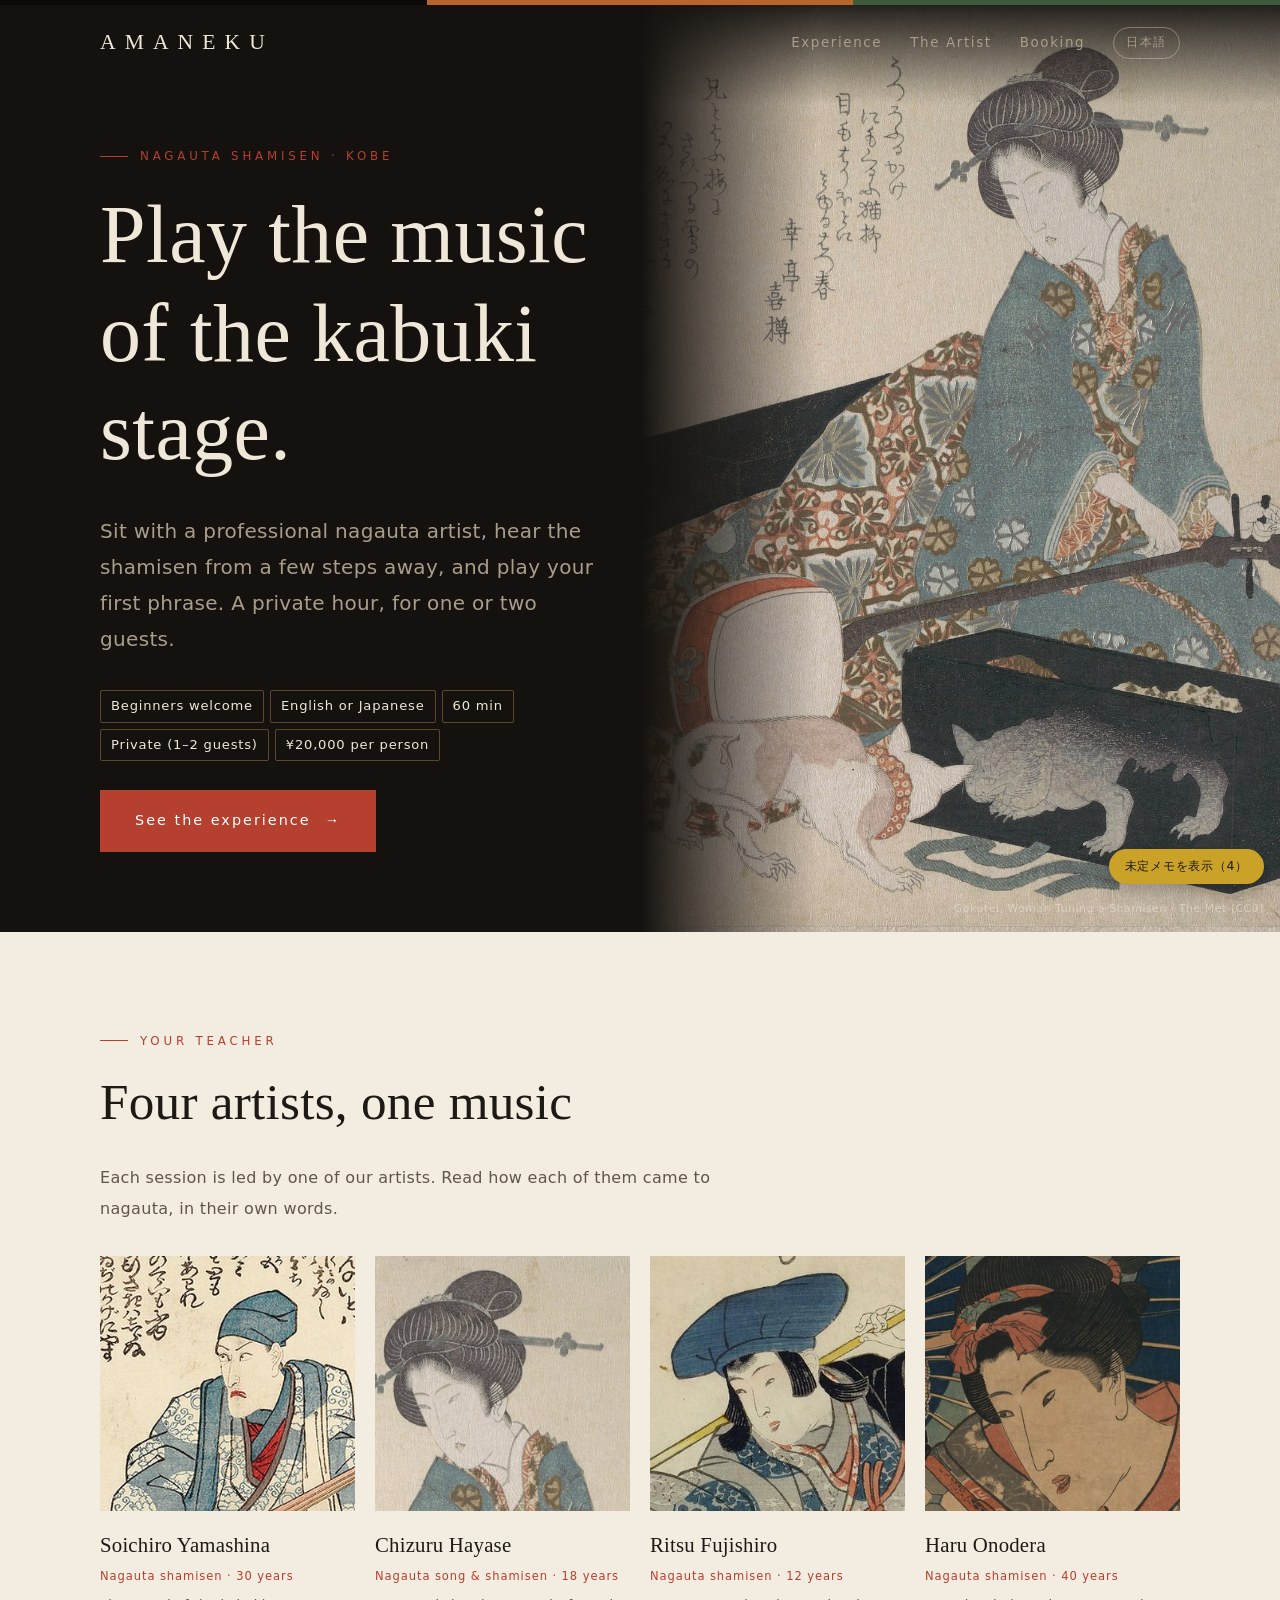
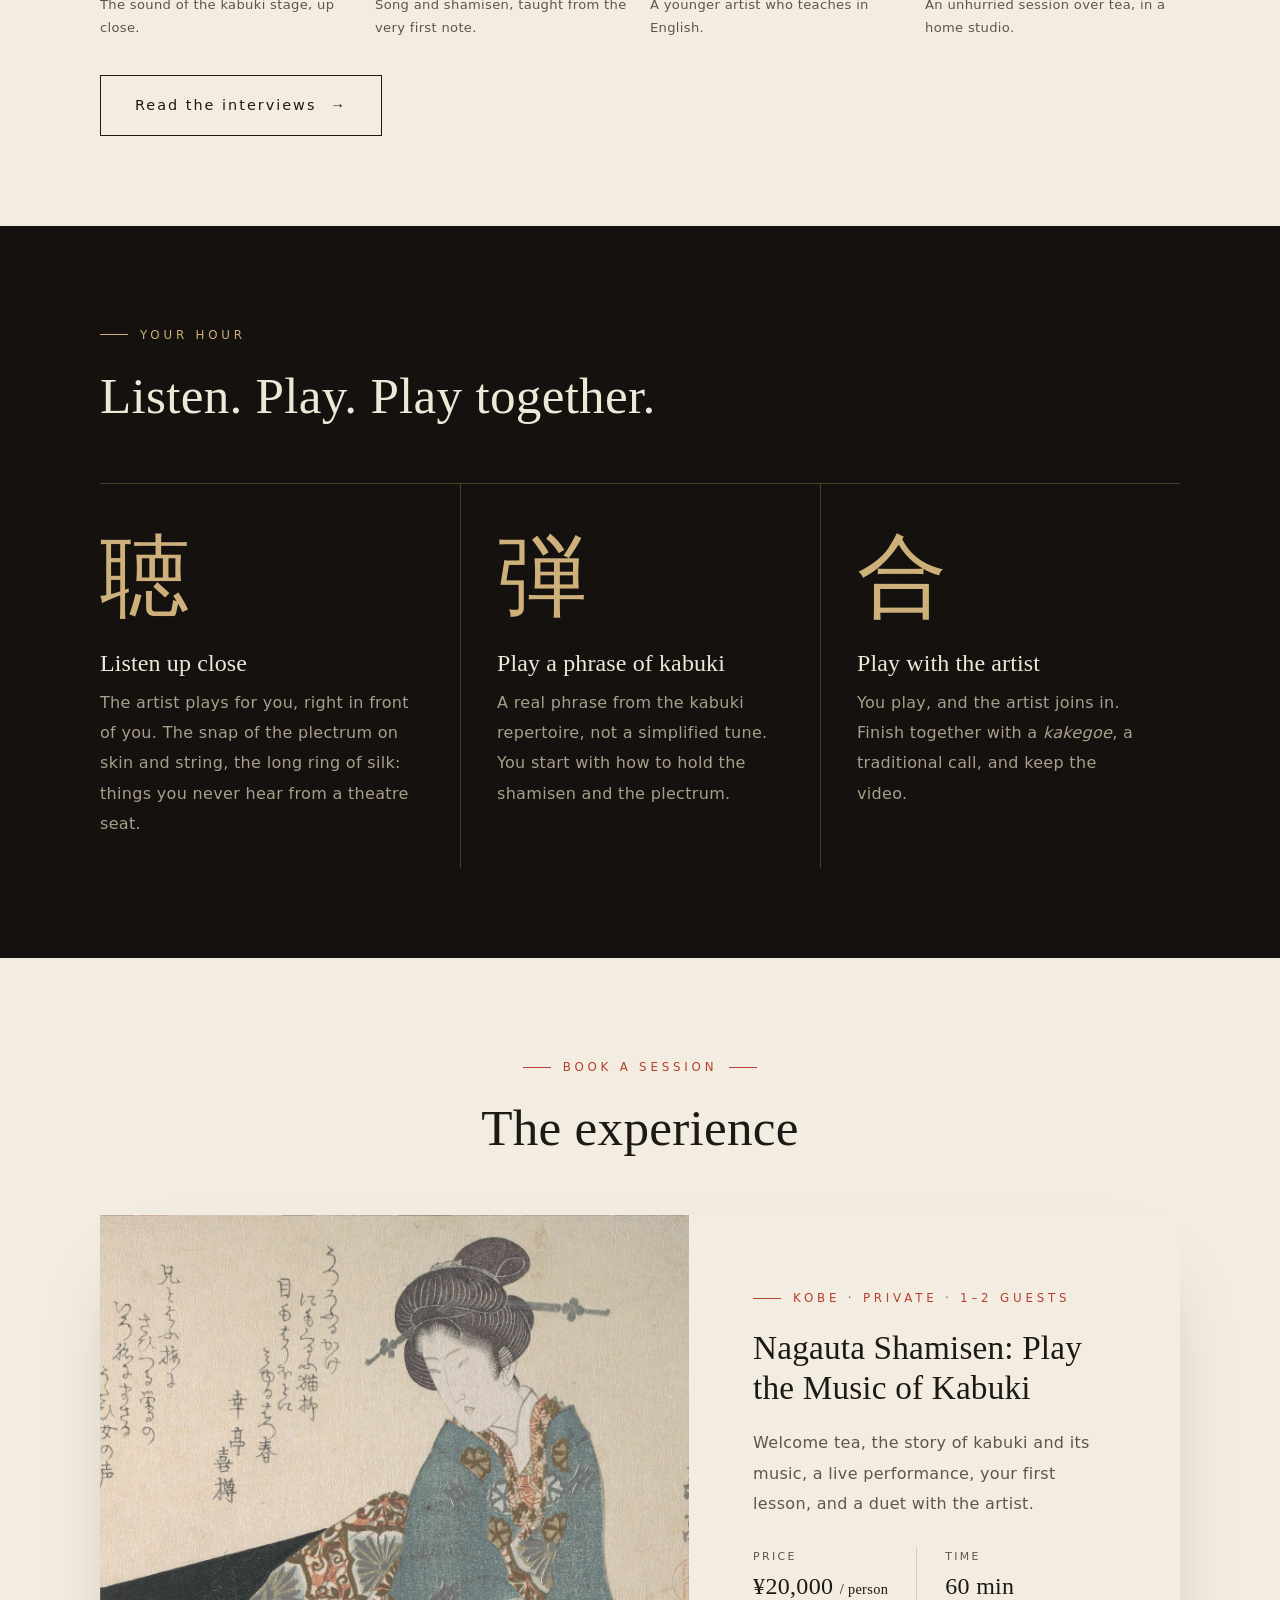
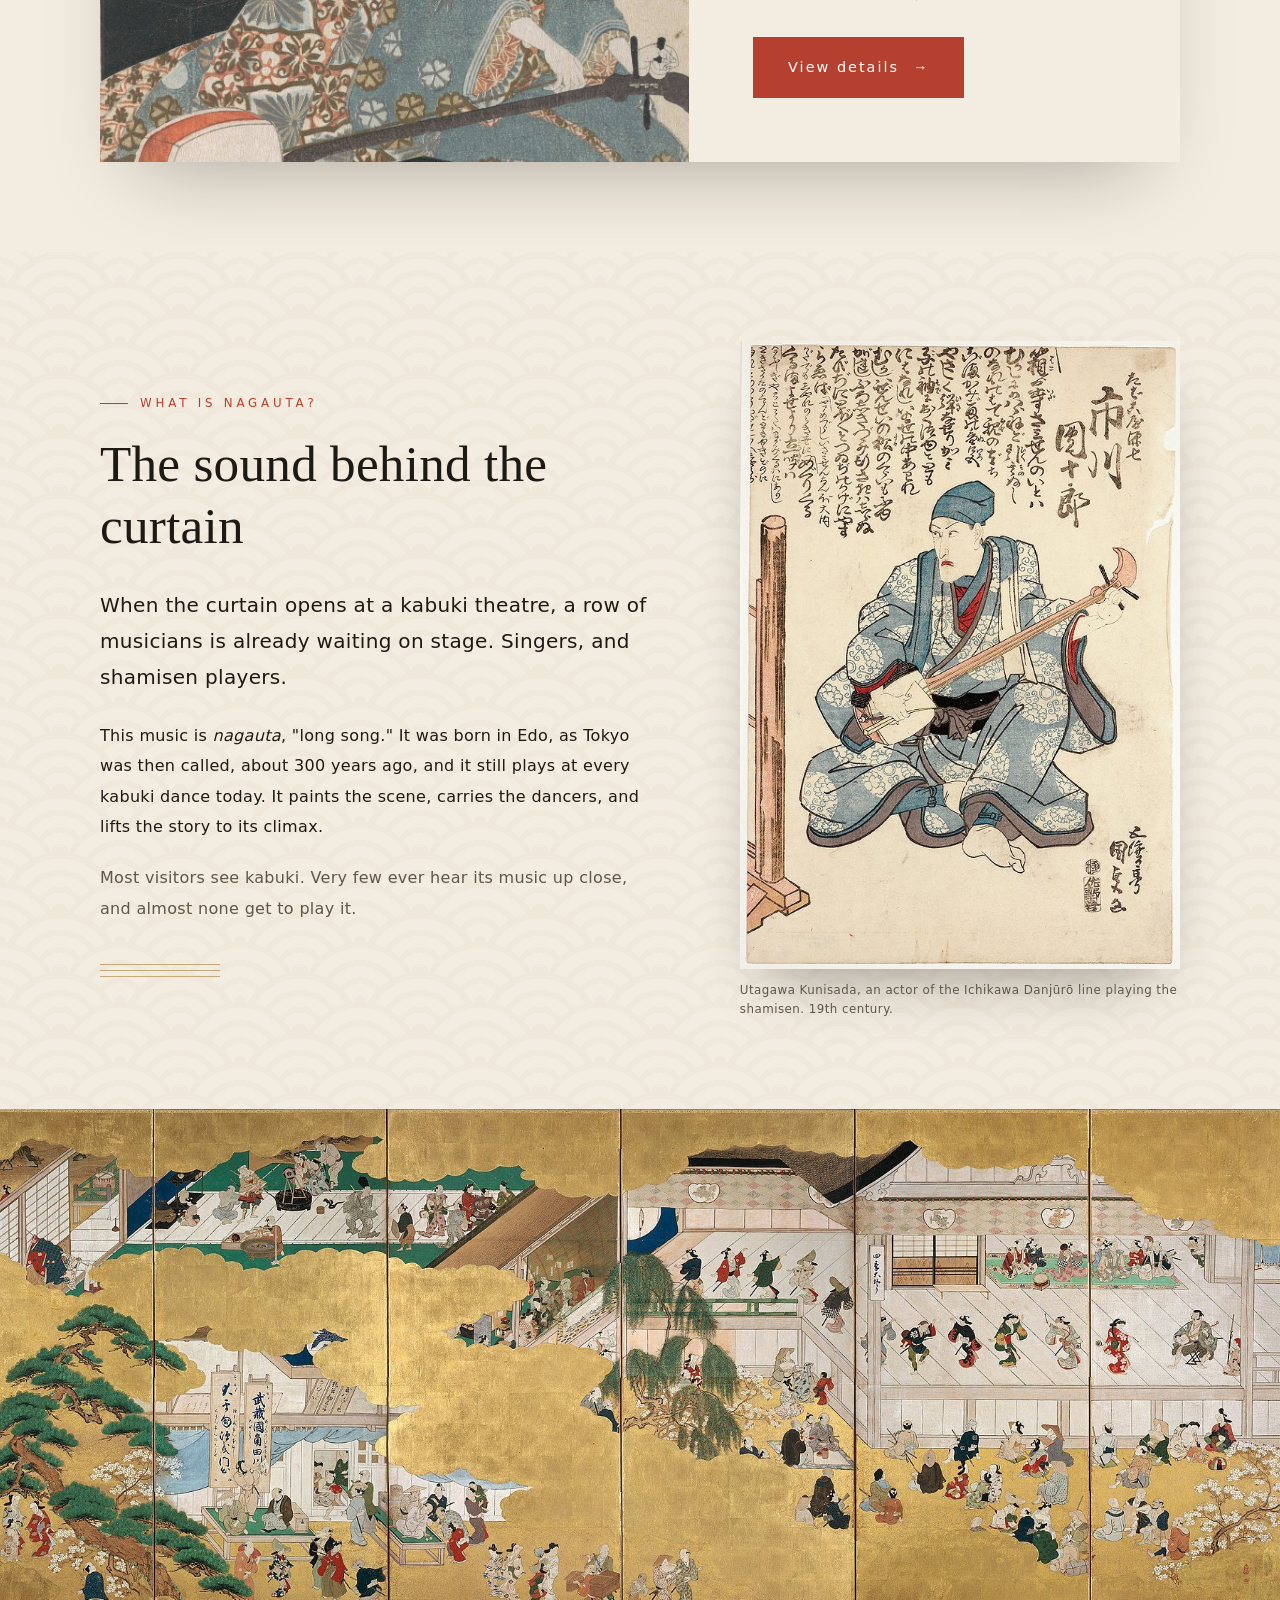
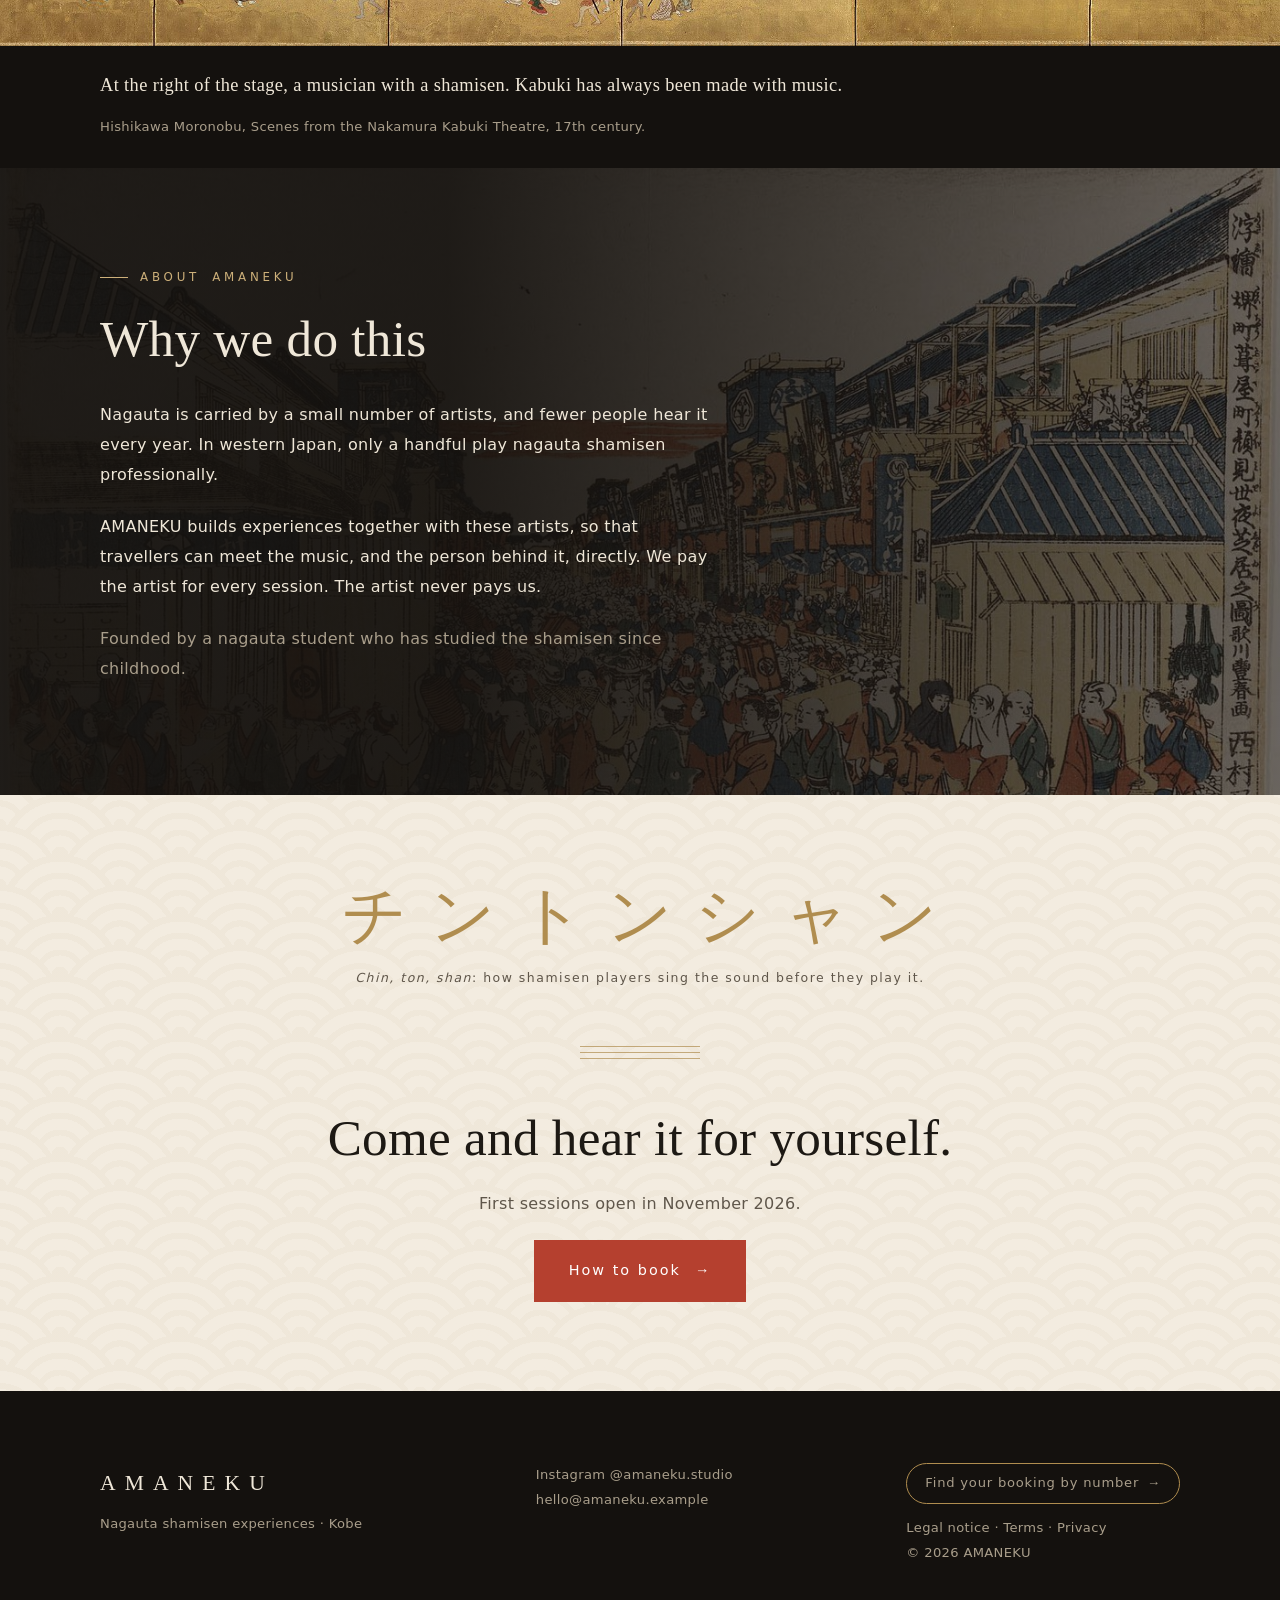
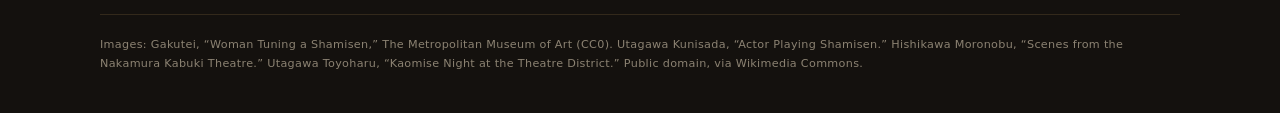
==== en/index.html @ 1f634c25 "予約カレンダーに体験の型・曲・演奏家のひとことを表示（演奏家ページで選んだもの） Co-Authored-By: Claude Opus 5.5 <noreply@anthropic.com>" ====
<!doctype html>
<html lang="en">
<head>
<meta charset="utf-8">
<meta http-equiv="Content-Security-Policy" content="default-src 'self'; script-src 'self' 'sha256-+g8NcLocS+J3GycqzifURA1tshLZYF4IOyKaIvs1fI8=' 'sha256-EjybbuHvVDgNgoO8zO6FQB5c3XlNjq50l2YYNhiYtuU='; style-src 'self' 'unsafe-inline' https://fonts.googleapis.com; font-src https://fonts.gstatic.com; img-src 'self' data: https://amanekustudio-dotcom.github.io https://enoiaitbavewiusniakv.supabase.co; connect-src https://enoiaitbavewiusniakv.supabase.co; form-action 'self'; base-uri 'self'; object-src 'none'">
<meta name="referrer" content="strict-origin-when-cross-origin">
<meta name="robots" content="noindex, nofollow">
<!-- 日本語ブラウザで英語版を開いたら、表示前に日本語版へ（自分でEnglishを選んだ人は除く） -->
<script>try{if(/^ja/i.test(navigator.language||"")&&localStorage.getItem("amaneku-lang")!=="en"){location.replace(location.href.replace("/en/","/ja/"))}}catch(e){}</script>
<meta name="viewport" content="width=device-width, initial-scale=1">
<title>AMANEKU — Nagauta Shamisen in Kobe</title>
<meta name="description" content="Play the music of the kabuki stage with your own hands. A private nagauta shamisen session with a professional artist in Kobe, for one or two guests.">
<link rel="preconnect" href="https://fonts.googleapis.com">
<link rel="preconnect" href="https://fonts.gstatic.com" crossorigin>
<link href="https://fonts.googleapis.com/css2?family=Cormorant+Garamond:ital,wght@0,400;0,500;1,400&family=Noto+Sans+JP:wght@400;500&family=Shippori+Mincho:wght@400;500&display=swap" rel="stylesheet">
<link rel="stylesheet" href="../assets/style.css?v=20261022a">
<script src="../assets/site.js?v=20261022a"></script>
</head>
<body>

<div class="joshiki" aria-hidden="true"><span></span><span></span><span></span></div>
<header class="site-header">
  <div class="wrap">
    <a class="logo" href="index.html" translate="no">AMANEKU</a>
    <nav class="nav">
      <a href="experience.html">Experience</a>
      <a href="artist.html">The Artist</a>
      <a href="booking.html">Booking</a>
      <a class="lang" href="../ja/index.html" hreflang="ja">日本語</a>
    </nav>
  </div>
</header>

<main>
  <section class="hero">
    <div class="hero-text">
      <span class="eyebrow">Nagauta Shamisen · Kobe</span>
      <h1>Play the music<br>of the kabuki stage.</h1>
      <p class="lead">Sit with a professional nagauta artist, hear the shamisen from a few steps away, and play your first phrase. A private hour, for one or two guests.</p>
      <ul class="keyfacts"><li>Beginners welcome</li><li>English or Japanese</li><li>60 min</li><li>Private (1–2 guests)</li><li>¥20,000 per person</li></ul>
      <div><a class="btn" href="experience.html">See the experience</a></div>
    </div>
    <div class="hero-img">
      <img src="../assets/img/shamisen-tuning.jpg" alt="Woodblock print of a woman in a patterned kimono tuning a shamisen">
      <div class="credit">Gakutei, Woman Tuning a Shamisen · The Met (CC0)</div>
    </div>
  </section>

  <section>
    <div class="wrap">
      <span class="eyebrow">Your teacher</span>
      <h2>Four artists, one music</h2>
      <p class="muted" style="max-width:40em">Each session is led by one of our artists. Read how each of them came to nagauta, in their own words.</p>
      <div class="artists tbd" data-note="演奏家4人とインタビューはダミー（架空の人物）。写真も浮世絵の仮置き">
        <a class="artist-card" href="artist.html#artist-a">
          <img src="../assets/img/sample-artist-a.jpg" alt="">
          <span class="nm">Soichiro Yamashina</span>
          <span class="yr">Nagauta shamisen · 30 years</span>
          <span class="ln">The sound of the kabuki stage, up close.</span>
        </a>
        <a class="artist-card" href="artist.html#artist-b">
          <img src="../assets/img/sample-artist-b.jpg" alt="">
          <span class="nm">Chizuru Hayase</span>
          <span class="yr">Nagauta song & shamisen · 18 years</span>
          <span class="ln">Song and shamisen, taught from the very first note.</span>
        </a>
        <a class="artist-card" href="artist.html#artist-c">
          <img src="../assets/img/sample-artist-c.jpg" alt="">
          <span class="nm">Ritsu Fujishiro</span>
          <span class="yr">Nagauta shamisen · 12 years</span>
          <span class="ln">A younger artist who teaches in English.</span>
        </a>
        <a class="artist-card" href="artist.html#artist-d">
          <img src="../assets/img/sample-artist-d.jpg" alt="">
          <span class="nm">Haru Onodera</span>
          <span class="yr">Nagauta shamisen · 40 years</span>
          <span class="ln">An unhurried session over tea, in a home studio.</span>
        </a>
      </div>
      <a class="btn ghost" href="artist.html">Read the interviews</a>
    </div>
  </section>

  <section class="dark">
    <div class="wrap">
      <span class="eyebrow">Your hour</span>
      <h2 style="max-width:16em">Listen. Play. Play together.</h2>
      <div class="verbs" style="margin-top:56px">
        <div class="verb">
          <span class="kanji">聴</span>
          <h3>Listen up close</h3>
          <p class="muted">The artist plays for you, right in front of you. The snap of the plectrum on skin and string, the long ring of silk: things you never hear from a theatre seat.</p>
        </div>
        <div class="verb">
          <span class="kanji">弾</span>
          <h3>Play a phrase of kabuki</h3>
          <p class="muted">A real phrase from the kabuki repertoire, not a simplified tune. You start with how to hold the shamisen and the plectrum.</p>
        </div>
        <div class="verb">
          <span class="kanji">合</span>
          <h3>Play with the artist</h3>
          <p class="muted">You play, and the artist joins in. Finish together with a <em>kakegoe</em>, a traditional call, and keep the video.</p>
        </div>
      </div>
    </div>
  </section>

  <section class="band">
    <div class="wrap">
      <div class="center" style="margin-bottom:56px">
        <span class="eyebrow">Book a session</span>
        <h2>The experience</h2>
      </div>
      <a class="exp" href="experience.html">
        <div class="img" style="background-image:url(../assets/img/shamisen-tuning-wide.jpg);background-position:65% 60%" role="img" aria-label="Detail of a woodblock print: hands tuning a shamisen"></div>
        <div class="body">
          <span class="eyebrow">Kobe · Private · 1–2 guests</span>
          <h3>Nagauta Shamisen: Play the Music of Kabuki</h3>
          <p class="muted">Welcome tea, the story of kabuki and its music, a live performance, your first lesson, and a duet with the artist.</p>
          <dl class="facts two">
            <div><dt>Price</dt><dd>¥20,000 <small style="font-size:.6em">/ person</small></dd></div>
            <div><dt>Time</dt><dd>60 min</dd></div>
          </dl>
          <span class="btn">View details</span>
        </div>
      </a>
    </div>
  </section>

  <section class="seigaiha">
    <div class="wrap split wide-left">
      <div>
        <span class="eyebrow">What is nagauta?</span>
        <h2>The sound behind the curtain</h2>
        <p class="lead">When the curtain opens at a kabuki theatre, a row of musicians is already waiting on stage. Singers, and shamisen players.</p>
        <p>This music is <em>nagauta</em>, "long song." It was born in Edo, as Tokyo was then called, about 300 years ago, and it still plays at every kabuki dance today. It paints the scene, carries the dancers, and lifts the story to its climax.</p>
        <p class="muted">Most visitors see kabuki. Very few ever hear its music up close, and almost none get to play it.</p>
        <div class="ito short" style="margin-top:40px"></div>
      </div>
      <figure class="print">
        <img src="../assets/img/danjuro-shamisen.jpg" alt="Woodblock print of a kabuki actor seated, playing the shamisen">
        <figcaption>Utagawa Kunisada, an actor of the Ichikawa Danjūrō line playing the shamisen. 19th century.</figcaption>
      </figure>
    </div>
  </section>

  <section class="screen">
    <img src="../assets/img/nakamuraza-screen.jpg" alt="Gold-leaf folding screen showing the Nakamura kabuki theatre, with dancers on stage and musicians seated at the right">
    <div class="wrap cap">
      <strong>At the right of the stage, a musician with a shamisen. Kabuki has always been made with music.</strong>
      <span>Hishikawa Moronobu, Scenes from the Nakamura Kabuki Theatre, 17th century.</span>
    </div>
  </section>

  <section class="about" style="background-image:url(../assets/img/shibai-machi.jpg)">
    <div class="wrap">
      <div style="max-width:620px">
        <span class="eyebrow" style="color:var(--kin-soft)">About <span translate="no">AMANEKU</span></span>
        <h2>Why we do this</h2>
        <p>Nagauta is carried by a small number of artists, and fewer people hear it every year. In western Japan, only a handful play nagauta shamisen professionally.</p>
        <p><span translate="no">AMANEKU</span> builds experiences together with these artists, so that travellers can meet the music, and the person behind it, directly. We pay the artist for every session. The artist never pays us.</p>
        <p class="muted tbd" data-note="運営者の紹介（顔写真＋名前＋一言）。師匠の名前を出す場合は、ご本人の了承を取ってから">Founded by a nagauta student who has studied the shamisen since childhood.</p>
      </div>
    </div>
  </section>

  <section class="cta seigaiha">
    <div class="wrap narrow">
      <p class="kuchi" lang="ja">チントンシャン</p>
      <p class="kuchi-note"><em>Chin, ton, shan</em>: how shamisen players sing the sound before they play it.</p>
      <div class="ito short" style="margin-bottom:48px"></div>
      <h2>Come and hear it for yourself.</h2>
      <p class="muted tbd" data-note="次回の開催日（例：2026年11月の公開枠）">First sessions open in November 2026.</p>
      <a class="btn" href="booking.html">How to book</a>
    </div>
  </section>
</main>

<footer class="site-footer">
  <div class="wrap">
    <div class="top">
      <div>
        <a class="logo" href="index.html" translate="no">AMANEKU</a>
        <div>Nagauta shamisen experiences · Kobe</div>
      </div>
      <div>
        <a href="https://www.instagram.com/amaneku.studio/">Instagram @amaneku.studio</a><br>
        <span class="tbd" data-note="連絡先メールアドレス">hello@amaneku.example</span>
      </div>
      <div>
        <a class="foot-lookup" href="lookup.html">Find your booking by number</a><br><a href="legal.html#tokushoho">Legal notice</a> · <a href="legal.html#terms">Terms</a> · <a href="legal.html#privacy">Privacy</a><br>
        © 2026 <span translate="no">AMANEKU</span>
      </div>
    </div>
    <div class="credits">Images: Gakutei, “Woman Tuning a Shamisen,” The Metropolitan Museum of Art (CC0). Utagawa Kunisada, “Actor Playing Shamisen.” Hishikawa Moronobu, “Scenes from the Nakamura Kabuki Theatre.” Utagawa Toyoharu, “Kaomise Night at the Theatre District.” Public domain, via Wikimedia Commons.</div>
  </div>
</footer>

</body>
</html>
---- assets/style.css ----
/* AMANEKU — 共通スタイル v2
   主役は音楽（長唄・三味線）。墨・和紙・金・朱の4色。
   区切りは三味線の三本の糸、帯は歌舞伎の定式幕（黒・柿・萌葱）。 */

:root {
  --sumi: #14110e;        /* 墨 */
  --sumi-2: #1e1a15;
  --washi: #f3ece0;       /* 和紙 */
  --washi-2: #ebe2d2;
  --kin: #b08d4f;         /* 金 */
  --kin-soft: #cdb07a;
  --shu: #b5402f;         /* 朱 */
  --kaki: #b8652d;
  --moegi: #3f5a3a;

  --ink: #1d1914;
  --ink-soft: #5f564a;
  --line: #d6cbb7;
  --on-dark: #efe7d8;
  --on-dark-soft: #a99e8b;

  --serif-en: "Cormorant Garamond", "Shippori Mincho", serif;
  --serif-ja: "Shippori Mincho", "Yu Mincho", serif;
  --sans: "Noto Sans JP", system-ui, sans-serif;

  --wrap: 1160px;
  --gutter: 16px;
}

/* ダークモードでも和紙の面は少し沈めるだけ（墨の面はそのまま） */
@media (prefers-color-scheme: dark) {
  :root:not([data-theme="light"]) {
    --washi: #1c1915; --washi-2: #23201b;
    --ink: #ece4d4; --ink-soft: #b3a894; --line: #3a342b;
  }
}
:root[data-theme="dark"] {
  --washi: #1c1915; --washi-2: #23201b;
  --ink: #ece4d4; --ink-soft: #b3a894; --line: #3a342b;
}

* { box-sizing: border-box; }
html { -webkit-text-size-adjust: 100%; scroll-behavior: smooth; }
body {
  margin: 0;
  background: var(--washi);
  color: var(--ink);
  font-family: var(--sans);
  font-size: 16px;
  line-height: 1.9;
  letter-spacing: .02em;
  overflow-x: hidden;
}
html[lang="ja"] body { line-height: 2.05; letter-spacing: .06em; font-size: 15.5px; }
img { max-width: 100%; display: block; }
a { color: inherit; }

h1, h2, h3, .serif { font-family: var(--serif-en); font-weight: 500; line-height: 1.2; letter-spacing: .005em; margin: 0; }
html[lang="ja"] h1, html[lang="ja"] h2, html[lang="ja"] h3, html[lang="ja"] .serif { font-family: var(--serif-ja); letter-spacing: .1em; line-height: 1.5; }
h1 { font-size: clamp(2.6rem, 6.4vw, 5.2rem); }
html[lang="ja"] h1 { font-size: clamp(2rem, 4.6vw, 3.6rem); }
h2 { font-size: clamp(2rem, 4vw, 3.2rem); margin-bottom: .6em; }
html[lang="ja"] h2 { font-size: clamp(1.5rem, 2.8vw, 2.2rem); }
h3 { font-size: 1.5rem; margin-bottom: .4em; }
html[lang="ja"] h3 { font-size: 1.2rem; }
p { margin: 0 0 1.3em; }
em { font-style: italic; }

.wrap { max-width: var(--wrap); margin: 0 auto; padding: 0 var(--gutter); }
@media (min-width: 720px) { .wrap { padding: 0 40px; } }
.narrow { max-width: 760px; }
.center { text-align: center; }
.muted { color: var(--ink-soft); }
section { padding: clamp(56px, 7vw, 96px) 0; position: relative; }

.eyebrow {
  display: inline-flex; align-items: center; gap: 12px;
  font-size: .74rem; letter-spacing: .32em; text-transform: uppercase;
  color: var(--shu); margin-bottom: 1.6em; font-weight: 500;
}
.eyebrow::before { content: ""; width: 28px; height: 1px; background: currentColor; }
.center .eyebrow::after { content: ""; width: 28px; height: 1px; background: currentColor; }
.lead { font-size: clamp(1.05rem, 1.6vw, 1.25rem); line-height: 1.8; }

/* ---------- 面 ---------- */
.dark { background: var(--sumi); color: var(--on-dark); }
.dark .muted { color: var(--on-dark-soft); }
.dark .eyebrow { color: var(--kin-soft); }

/* 青海波（Lea Verouのパターンを和紙の色で） */
.seigaiha {
  --a: var(--washi); --b: var(--washi-2);
  background-color: var(--a);
  background-image:
    radial-gradient(circle at 100% 150%, var(--a) 24%, var(--b) 24%, var(--b) 28%, var(--a) 28%, var(--a) 36%, var(--b) 36%, var(--b) 40%, transparent 40%, transparent),
    radial-gradient(circle at 0 150%, var(--a) 24%, var(--b) 24%, var(--b) 28%, var(--a) 28%, var(--a) 36%, var(--b) 36%, var(--b) 40%, transparent 40%, transparent),
    radial-gradient(circle at 50% 100%, var(--b) 10%, var(--a) 10%, var(--a) 23%, var(--b) 23%, var(--b) 30%, var(--a) 30%, var(--a) 43%, var(--b) 43%, var(--b) 50%, var(--a) 50%, var(--a) 63%, var(--b) 63%, var(--b) 71%, transparent 71%, transparent),
    radial-gradient(circle at 100% 50%, var(--b) 5%, var(--a) 5%, var(--a) 15%, var(--b) 15%, var(--b) 20%, var(--a) 20%, var(--a) 29%, var(--b) 29%, var(--b) 34%, var(--a) 34%, var(--a) 44%, var(--b) 44%, var(--b) 49%, transparent 49%, transparent),
    radial-gradient(circle at 0 50%, var(--b) 5%, var(--a) 5%, var(--a) 15%, var(--b) 15%, var(--b) 20%, var(--a) 20%, var(--a) 29%, var(--b) 29%, var(--b) 34%, var(--a) 34%, var(--a) 44%, var(--b) 44%, var(--b) 49%, transparent 49%, transparent);
  background-size: 120px 60px;
}
.dark.seigaiha { --a: var(--sumi); --b: #1b1712; }

/* 三本の糸（区切り線） */
.ito { height: 13px; background:
  linear-gradient(var(--kin), var(--kin)) 0 0 / 100% 1px no-repeat,
  linear-gradient(var(--kin), var(--kin)) 0 6px / 100% 1px no-repeat,
  linear-gradient(var(--kin), var(--kin)) 0 12px / 100% 1px no-repeat;
  opacity: .7; }
.ito.short { width: 120px; }
.center .ito.short { margin-left: auto; margin-right: auto; }

/* 定式幕の帯 */
.joshiki { display: flex; height: 5px; }
.joshiki span { flex: 1; }
.joshiki span:nth-child(1) { background: #0b0a08; }
.joshiki span:nth-child(2) { background: var(--kaki); }
.joshiki span:nth-child(3) { background: var(--moegi); }

/* ---------- ヘッダー ---------- */
.site-header { position: absolute; top: 5px; left: 0; right: 0; z-index: 30; color: var(--on-dark); background: linear-gradient(rgba(20,17,14,.9), rgba(20,17,14,0)); padding-bottom: 24px; }
.site-header.solid { position: sticky; top: 0; background: var(--sumi); }
.site-header .wrap { display: flex; align-items: center; justify-content: space-between; gap: 16px; min-height: 76px; flex-wrap: wrap; }
.logo { font-family: var(--serif-en); font-size: 1.35rem; letter-spacing: .42em; text-decoration: none; font-weight: 500; }
.nav { display: flex; gap: 28px; align-items: center; font-size: .84rem; letter-spacing: .12em; flex-wrap: wrap; }
.nav a { text-decoration: none; color: var(--on-dark-soft); transition: color .2s; }
.nav a:hover, .nav a[aria-current="page"] { color: var(--on-dark); }
.nav .lang { border: 1px solid rgba(239,231,216,.35); padding: 3px 12px; border-radius: 99px; font-size: .76rem; }
@media (max-width: 640px) {
  .site-header { background: var(--sumi); padding-bottom: 0; }
  .site-header .wrap { padding-top: 10px; padding-bottom: 10px; min-height: 0; }
  .nav { gap: 16px; font-size: .78rem; letter-spacing: .06em; width: 100%; justify-content: space-between; }
}

/* ---------- ボタン ---------- */
.btn {
  display: inline-flex; align-items: center; gap: 14px;
  background: var(--shu); color: #fff; text-decoration: none;
  padding: 16px 34px; font-size: .9rem; letter-spacing: .14em;
  border: 1px solid var(--shu); transition: background .2s, color .2s;
}
.btn::after { content: "→"; font-family: var(--serif-en); }
.btn:hover { background: #9d3626; }
.btn.ghost { background: transparent; color: inherit; border-color: currentColor; }
.btn.ghost:hover { background: rgba(176,141,79,.12); }
.btn.gold { background: transparent; color: var(--kin-soft); border-color: var(--kin); }
.btn[aria-disabled="true"] { opacity: .45; pointer-events: none; }

/* ---------- ヒーロー（トップ） ---------- */
.hero {
  min-height: min(100vh, 920px); min-height: min(100svh, 920px);
  padding: 0; display: grid; grid-template-columns: 1fr 1fr; align-items: stretch;
  background: var(--sumi); color: var(--on-dark); overflow: hidden;
}
.hero-text { display: flex; flex-direction: column; justify-content: center; padding: 140px 40px 80px max(40px, calc((100vw - var(--wrap)) / 2 + 40px)); position: relative; z-index: 2; }
.hero-text .lead { color: var(--on-dark-soft); max-width: 30em; margin: 1.6em 0 2.4em; }
.hero-img { position: relative; }
.hero-img img { position: absolute; inset: 0; width: 100%; height: 100%; object-fit: cover; object-position: 60% 40%;
  -webkit-mask-image: linear-gradient(to right, transparent 0, #000 28%); mask-image: linear-gradient(to right, transparent 0, #000 28%); opacity: .92; }
/* 口三味線（チン・トン・シャン） */
.kuchi { font-family: var(--serif-ja); color: var(--kin); font-size: clamp(2.4rem, 6vw, 4.6rem); letter-spacing: .5em; line-height: 1; margin: 0 0 18px .5em; }
.kuchi-note { font-size: .78rem; letter-spacing: .12em; color: var(--ink-soft); margin-bottom: 56px; }
.credit { position: absolute; z-index: 3; right: 16px; bottom: 12px; font-size: .68rem; color: rgba(239,231,216,.55); letter-spacing: .05em; }
@media (max-width: 860px) {
  .hero { grid-template-columns: 1fr; grid-template-rows: 58vh auto; }
  .hero-img { order: -1; }
  .hero-img img { -webkit-mask-image: linear-gradient(to bottom, #000 55%, transparent 100%); mask-image: linear-gradient(to bottom, #000 55%, transparent 100%); }
  .hero-text { padding: 0 var(--gutter) 72px; margin-top: -60px; }
  .kuchi { top: 34vh; }
}

/* ページ見出し（下層ページ） */
.page-head { background: var(--sumi); color: var(--on-dark); padding: 180px 0 96px; position: relative; overflow: hidden; }
.page-head .lead { color: var(--on-dark-soft); max-width: 36em; margin-top: 1.4em; }
.page-head .bg { position: absolute; inset: 0; background-size: cover; background-position: center; opacity: .28; }
.page-head .bg::after { content: ""; position: absolute; inset: 0; background: linear-gradient(to right, var(--sumi) 30%, transparent); }
.page-head .wrap { position: relative; }

/* ---------- 汎用レイアウト ---------- */
.split { display: grid; grid-template-columns: 1fr 1fr; gap: clamp(40px, 7vw, 110px); align-items: center; }
.split.wide-left { grid-template-columns: 1.25fr 1fr; }
@media (max-width: 860px) { .split, .split.wide-left { grid-template-columns: 1fr; } }

figure { margin: 0; }
figure.print img { width: 100%; box-shadow: 0 30px 60px -30px rgba(20,17,14,.45); }
figure figcaption { font-size: .74rem; color: var(--ink-soft); margin-top: 12px; letter-spacing: .04em; line-height: 1.6; }
.dark figure figcaption { color: var(--on-dark-soft); }

/* 聴く・弾く・合わせる */
.verbs { display: grid; grid-template-columns: repeat(3, 1fr); gap: 0; border-top: 1px solid rgba(176,141,79,.35); }
.verb { padding: 48px 36px 8px 0; }
.verb + .verb { padding-left: 36px; border-left: 1px solid rgba(176,141,79,.35); }
.verb .kanji { font-family: var(--serif-ja); font-size: clamp(3.6rem, 7vw, 6rem); line-height: 1; color: var(--kin-soft); display: block; margin-bottom: 28px; }
.verb h3 { color: var(--on-dark); }
@media (max-width: 860px) {
  .verbs { grid-template-columns: 1fr; }
  .verb, .verb + .verb { padding: 40px 0 8px; border-left: none; border-top: 1px solid rgba(176,141,79,.35); }
  .verbs { border-top: none; }
}

/* 屏風の帯 */
.screen { padding: 0; background: var(--sumi); }
.screen img { width: 100%; height: clamp(280px, 42vw, 620px); object-fit: cover; object-position: 70% 40%; }
.screen .cap { display: flex; justify-content: space-between; gap: 12px 24px; flex-wrap: wrap; padding-top: 22px; padding-bottom: 28px; color: var(--on-dark-soft); font-size: .82rem; }
.screen .cap strong { color: var(--on-dark); font-family: var(--serif-en); font-size: 1.15rem; font-weight: 500; letter-spacing: .02em; }
html[lang="ja"] .screen .cap strong { font-family: var(--serif-ja); font-size: 1rem; }

/* 肖像（写真待ち） */
.portrait {
  aspect-ratio: 4 / 5; background: var(--sumi-2); color: var(--on-dark-soft);
  display: flex; flex-direction: column; align-items: center; justify-content: center; gap: 18px; text-align: center;
  position: relative; overflow: hidden;
}
.portrait::before { content: ""; width: 120px; height: 120px; border: 1px solid var(--kin); border-radius: 50%; opacity: .7; }
.portrait::after { content: ""; position: absolute; inset: 14px; border: 1px solid rgba(176,141,79,.25); }
.portrait span { font-family: var(--serif-en); font-size: 1rem; letter-spacing: .3em; text-transform: uppercase; }
html[lang="ja"] .portrait span { font-family: var(--serif-ja); letter-spacing: .4em; text-transform: none; }

.quote { font-family: var(--serif-en); font-size: clamp(1.5rem, 2.6vw, 2.1rem); line-height: 1.45; margin: 1.4em 0; padding-left: 28px; border-left: 2px solid var(--shu); }
html[lang="ja"] .quote { font-family: var(--serif-ja); font-size: clamp(1.15rem, 2vw, 1.5rem); line-height: 1.9; }

/* 体験カード */
.exp { display: grid; grid-template-columns: 1.2fr 1fr; background: var(--washi); color: var(--ink); text-decoration: none; box-shadow: 0 40px 80px -40px rgba(20,17,14,.35); }
.exp .img { min-height: 380px; background-size: cover; background-position: center; }
.exp .body { padding: clamp(28px, 5vw, 64px); }
.exp h3 { font-size: clamp(1.6rem, 2.6vw, 2.2rem); margin-bottom: .6em; }
html[lang="ja"] .exp h3 { font-size: clamp(1.25rem, 2vw, 1.6rem); }
.exp .muted, .dark .exp .muted { color: var(--ink-soft); }
.exp .eyebrow, .dark .exp .eyebrow { color: var(--shu); }
.dark .exp .facts div { border-color: var(--line); }
.dark .exp .facts dt { color: var(--ink-soft); }
@media (max-width: 860px) { .exp { grid-template-columns: 1fr; } .exp .img { min-height: 240px; } }

/* 要点の数字 */
.facts { display: grid; grid-template-columns: repeat(4, auto); justify-content: start; gap: 0; margin: 28px 0 36px; }
.facts.two { grid-template-columns: repeat(2, auto); }
.facts div { padding: 0 28px; border-left: 1px solid var(--line); }
.facts div:first-child { padding-left: 0; border-left: none; }
.facts dt { font-size: .68rem; letter-spacing: .22em; text-transform: uppercase; color: var(--ink-soft); }
.facts dd { margin: 4px 0 0; font-family: var(--serif-en); font-size: 1.5rem; line-height: 1.2; }
html[lang="ja"] .facts dd { font-family: var(--serif-ja); font-size: 1.15rem; }
.dark .facts div { border-color: rgba(176,141,79,.35); }
.dark .facts dt { color: var(--on-dark-soft); }
@media (max-width: 640px) { .facts { grid-template-columns: 1fr 1fr; row-gap: 20px; } .facts div:nth-child(3) { padding-left: 0; border-left: none; } }

/* About（芝居町） */
.about { background-size: cover; background-position: center; color: var(--on-dark); }
.about::before { content: ""; position: absolute; inset: 0; background: linear-gradient(to right, rgba(20,17,14,.95) 35%, rgba(20,17,14,.6)); }
.about .wrap { position: relative; }
.about .muted { color: var(--on-dark-soft); }

/* 最後のCTA */
.cta { text-align: center; }
.cta .ito.short { margin-left: auto; margin-right: auto; }
.cta h2 { margin-bottom: .4em; }

/* ---------- 体験ページ ---------- */
.gallery { display: grid; grid-template-columns: 2fr 1fr; gap: 12px; margin-top: -60px; position: relative; z-index: 2; }
.gallery .g { background-size: cover; background-position: center; min-height: 200px; }
.gallery .g.main { grid-row: span 2; min-height: 460px; }
@media (max-width: 760px) { .gallery { grid-template-columns: 1fr 1fr; } .gallery .g.main { grid-column: span 2; grid-row: auto; min-height: 280px; } .gallery .g { min-height: 140px; } }

.layout-aside { display: grid; grid-template-columns: 1fr 360px; gap: clamp(40px, 6vw, 88px); align-items: start; }
.aside-box { position: sticky; top: 32px; background: var(--sumi); color: var(--on-dark); padding: 36px; }
.aside-box .price { font-family: var(--serif-en); font-size: 2.6rem; line-height: 1; }
.aside-box .btn { width: 100%; justify-content: center; margin-top: 8px; }
.aside-box hr { border: none; border-top: 1px solid rgba(176,141,79,.35); margin: 22px 0; }
.layout-aside > * { min-width: 0; }
@media (max-width: 960px) { .layout-aside { grid-template-columns: 1fr; } .aside-box { position: static; } }
.teacher { display: grid; grid-template-columns: 200px 1fr; gap: 36px; align-items: center; }
@media (max-width: 560px) { .teacher { grid-template-columns: 120px 1fr; gap: 20px; } .teacher .btn { padding: 12px 20px; } }
.teacher .portrait::before { width: 56px; height: 56px; }
.nw { display: inline-block; }

.block { margin-top: clamp(56px, 6vw, 80px); }
.block:first-child { margin-top: 0; }

.highlights { list-style: none; padding: 0; margin: 0; display: grid; gap: 0; }
.highlights li { display: grid; grid-template-columns: 56px 1fr; gap: 16px; padding: 22px 0; border-bottom: 1px solid var(--line); }
.highlights li:first-child { border-top: 1px solid var(--line); }
.highlights .k { font-family: var(--serif-ja); font-size: 2rem; color: var(--shu); line-height: 1; }
.highlights strong { display: block; font-weight: 500; margin-bottom: 2px; }

.flow { list-style: none; padding: 0; margin: 0; position: relative; }
.flow::before { content: ""; position: absolute; left: 92px; top: 10px; bottom: 10px; width: 1px; background: var(--line); }
.flow li { display: grid; grid-template-columns: 92px 1fr; gap: 0 36px; padding-bottom: 36px; position: relative; }
.flow li::after { content: ""; position: absolute; left: 88px; top: .75em; width: 9px; height: 9px; border-radius: 50%; background: var(--shu); }
.flow li.rest::after { background: var(--line); }
.flow .time { font-family: var(--serif-en); color: var(--ink-soft); font-size: 1.05rem; letter-spacing: .04em; padding-top: .1em; text-align: right; padding-right: 18px; }
.flow h3 { margin: 0 0 4px 0; }
.flow p { color: var(--ink-soft); margin: 0; }
.flow li.peak h3 { color: var(--shu); }
@media (max-width: 560px) {
  .flow::before { left: 4px; } .flow li { grid-template-columns: 1fr; padding-left: 28px; } .flow li::after { left: 0; }
  .flow .time { text-align: left; padding: 0; font-size: .95rem; }
}

.list { list-style: none; padding: 0; margin: 0 0 1.2em; }
.list li { padding: 14px 0 14px 32px; border-bottom: 1px solid var(--line); position: relative; }
.list li::before { content: ""; position: absolute; left: 0; top: 1.55em; width: 16px; height: 1px; background: var(--shu); }

details { border-bottom: 1px solid var(--line); padding: 20px 0; }
details:first-of-type { border-top: 1px solid var(--line); }
details summary { cursor: pointer; font-weight: 500; list-style: none; display: flex; justify-content: space-between; gap: 16px; }
details summary::-webkit-details-marker { display: none; }
details summary::after { content: "+"; color: var(--shu); font-family: var(--serif-en); font-size: 1.4rem; line-height: 1; }
details[open] summary::after { content: "−"; }
details > *:not(summary) { margin-top: 12px; color: var(--ink-soft); }

/* インタビュー */
.qa { margin: 0 0 72px; }
.qa .q { font-family: var(--serif-en); font-size: clamp(1.4rem, 2.2vw, 1.8rem); line-height: 1.35; margin-bottom: 20px; display: flex; gap: 18px; }
.qa .q::before { content: "Q"; color: var(--shu); }
html[lang="ja"] .qa .q { font-family: var(--serif-ja); font-size: 1.25rem; }
html[lang="ja"] .qa .q::before { content: "問"; }

/* 予約 */
.steps { counter-reset: s; list-style: none; padding: 0; margin: 0; display: grid; grid-template-columns: repeat(3, 1fr); gap: 0; }
.steps li { counter-increment: s; padding: 0 36px; border-left: 1px solid var(--line); }
.steps li:first-child { padding-left: 0; border-left: none; }
.steps li::before { content: "0" counter(s); font-family: var(--serif-en); color: var(--shu); font-size: 3rem; line-height: 1; display: block; margin-bottom: 18px; }
@media (max-width: 860px) { .steps { grid-template-columns: 1fr; gap: 40px; } .steps li { padding: 0; border: none; } }
.slots { display: grid; grid-template-columns: repeat(auto-fill, minmax(220px, 1fr)); gap: 12px; margin: 32px 0; }
.slot { border: 1px solid rgba(176,141,79,.45); padding: 20px 22px; }
.slot strong { display: block; font-family: var(--serif-en); font-size: 1.35rem; font-weight: 500; color: var(--on-dark); }
.slot .s { font-size: .82rem; color: var(--on-dark-soft); }
.slot.full { opacity: .45; }

/* ---------- フッター ---------- */
.site-footer { background: var(--sumi); color: var(--on-dark-soft); padding: 72px 0 40px; font-size: .82rem; }
.site-footer .top { display: flex; flex-wrap: wrap; justify-content: space-between; gap: 32px; margin-bottom: 48px; }
.site-footer .logo { color: var(--on-dark); display: inline-block; margin-bottom: 8px; }
.site-footer a { color: var(--on-dark-soft); text-decoration: none; }
.site-footer a:hover { color: var(--on-dark); }
.site-footer .credits { border-top: 1px solid rgba(176,141,79,.25); padding-top: 20px; font-size: .7rem; line-height: 1.7; opacity: .8; }

/* スマホの予約バー */
.mobile-cta { display: none; }
@media (max-width: 960px) {
  .mobile-cta { display: flex; position: fixed; left: 0; right: 0; bottom: 0; z-index: 40; background: var(--sumi); color: var(--on-dark); padding: 12px var(--gutter); align-items: center; justify-content: space-between; gap: 12px; }
  .mobile-cta .btn { padding: 11px 20px; white-space: nowrap; }
  .mobile-cta > div { white-space: nowrap; overflow: hidden; text-overflow: ellipsis; }
  body.has-mobile-cta { padding-bottom: 76px; }
}

/* ---------- 未定メモ（運営用）----------
   .tbd：普段は普通に表示。右下のボタンで「未定」を表示すると、点線と運営メモ（data-note）が出る。 */
.tbd-toggle {
  position: fixed; right: 16px; bottom: 16px; z-index: 50;
  background: #c9a227; color: #1d1914; border: none; border-radius: 99px;
  padding: 9px 16px; font: 500 .78rem var(--sans); letter-spacing: .06em; cursor: pointer;
  box-shadow: 0 6px 20px rgba(0,0,0,.25);
}
body.has-mobile-cta .tbd-toggle { bottom: 88px; }
.show-tbd .tbd { outline: 2px dashed #c9a227; outline-offset: 4px; position: relative; }
.show-tbd .tbd[data-note]::after {
  content: "未定：" attr(data-note);
  display: block; margin-top: 8px; padding: 8px 12px;
  background: #fbf3d9; color: #5b470c; border-left: 3px solid #c9a227;
  font: 400 .8rem/1.6 var(--sans); letter-spacing: .02em; text-transform: none; text-align: left; writing-mode: horizontal-tb;
}
.show-tbd span.tbd[data-note]::after { display: block; }
.show-tbd .portrait.tbd[data-note]::after, .show-tbd .g.tbd[data-note]::after, .show-tbd .img.tbd[data-note]::after {
  position: absolute; left: 12px; right: 12px; bottom: 12px; inset: auto 12px 12px 12px; border: none;
}

/* ---------- 予約カレンダー ---------- */
:root { --cal-open: #fffaf0; --cal-off: #bdb3a3; }
@media (prefers-color-scheme: dark) { :root:not([data-theme="light"]) { --cal-open: #2c261e; --cal-off: #5c5448; } }
:root[data-theme="dark"] { --cal-open: #2c261e; --cal-off: #5c5448; }

.bk { display: grid; grid-template-columns: minmax(300px, 420px) 1fr; gap: clamp(32px, 5vw, 64px); align-items: start; margin-top: 40px; }
@media (max-width: 900px) { .bk { grid-template-columns: 1fr; } }

.cal { border: 1px solid var(--line); padding: 24px 20px 20px; background: var(--washi); position: sticky; top: 24px; }
@media (max-width: 900px) { .cal { position: static; } }
.cal-head { display: flex; align-items: center; justify-content: space-between; margin-bottom: 14px; }
.cal-head h3 { margin: 0; font-size: 1.35rem; }
html[lang="ja"] .cal-head h3 { font-size: 1.15rem; }
.cal-nav { width: 40px; height: 40px; border: 1px solid var(--line); background: transparent; color: var(--ink); font-family: var(--serif-en); font-size: 1.1rem; cursor: pointer; }
.cal-nav:hover:not(:disabled) { border-color: var(--shu); color: var(--shu); }
.cal-nav:disabled { opacity: .3; cursor: default; }
.cal-grid { display: grid; grid-template-columns: repeat(7, 1fr); gap: 4px; }
.cal-dow { text-align: center; font-size: .7rem; letter-spacing: .1em; color: var(--ink-soft); padding: 4px 0 8px; }
.cal-dow.sun { color: var(--shu); }
.cal-day {
  aspect-ratio: 1; border: none; background: transparent; padding: 0; position: relative;
  font-family: var(--serif-en); font-size: 1.1rem; color: var(--cal-off); cursor: default;
}
.cal-day.open { background: var(--cal-open); color: var(--ink); box-shadow: inset 0 0 0 1px var(--kin); cursor: pointer; font-weight: 500; }
.cal-day.open::after { content: ""; position: absolute; left: 50%; bottom: 14%; width: 5px; height: 5px; margin-left: -2.5px; border-radius: 50%; background: var(--shu); }
.cal-day.open:hover { background: rgba(181,64,47,.1); }
.cal-day.full { color: var(--ink-soft); cursor: pointer; }
.cal-day.full span { text-decoration: line-through; text-decoration-color: var(--cal-off); }
.cal-day.full::after { content: attr(data-label); position: absolute; left: 0; right: 0; bottom: 6%; font: 400 .55rem var(--sans); letter-spacing: .05em; color: var(--ink-soft); }
.cal-day.today span { border-bottom: 1px solid currentColor; }
.cal-day.selected { background: var(--shu); color: #fff; box-shadow: none; }
.cal-day.selected::after { background: #fff; color: #fff; }
.cal-day:focus-visible { outline: 2px solid var(--shu); outline-offset: 2px; }
.cal-legend { display: flex; flex-wrap: wrap; gap: 6px 18px; margin-top: 16px; font-size: .74rem; color: var(--ink-soft); }
.cal-legend span { display: inline-flex; align-items: center; gap: 6px; }
.cal-legend .sw { width: 12px; height: 12px; display: inline-block; }
.cal-legend .sw.open { background: var(--cal-open); box-shadow: inset 0 0 0 1px var(--kin); }
.cal-legend .sw.full { background: transparent; box-shadow: inset 0 0 0 1px var(--line); }
.cal-legend .sw.off { background: var(--line); }

.bk-day { margin: 0 0 18px; font-size: 1.4rem; }
html[lang="ja"] .bk-day { font-size: 1.15rem; }
.slot-list { display: grid; gap: 12px; }
.slot-card {
  display: grid; grid-template-columns: 88px 1fr auto; gap: 20px; align-items: center;
  width: 100%; padding: 14px 20px 14px 14px; text-align: left; font: inherit; color: inherit;
  background: var(--washi); border: 1px solid var(--line); cursor: pointer;
  transition: border-color .2s, box-shadow .2s, transform .2s;
}
.slot-card:hover { border-color: var(--shu); box-shadow: 0 16px 32px -20px rgba(20,17,14,.45); transform: translateY(-1px); }
.slot-card:focus-visible { outline: 2px solid var(--shu); outline-offset: 2px; }
.slot-card img { width: 88px; height: 88px; object-fit: cover; }
.slot-card .row1 { display: flex; align-items: center; gap: 12px; flex-wrap: wrap; }
.slot-card .time { font-family: var(--serif-en); font-size: 1.6rem; line-height: 1; }
.slot-card .time small { font-size: .62em; color: var(--ink-soft); margin-left: 2px; }
.slot-card .nm { font-family: var(--serif-ja); font-size: 1.05rem; letter-spacing: .08em; margin-top: 6px; }
html[lang="en"] .slot-card .nm { font-family: var(--serif-en); font-size: 1.25rem; letter-spacing: .01em; }
.slot-card .meta { display: flex; flex-wrap: wrap; gap: 2px 14px; font-size: .8rem; color: var(--ink-soft); margin-top: 2px; }
.slot-card .exp-line { font-size: .84rem; margin-top: 2px; }
.slot-card .exp-line b { color: var(--kin); font-weight: 500; font-family: var(--serif-ja); }
.slot-card .chev { font-family: var(--serif-en); font-size: 1.3rem; color: var(--shu); }
.slot-card[aria-disabled="true"] { opacity: .5; cursor: not-allowed; }
.slot-card[aria-disabled="true"]:hover { border-color: var(--line); box-shadow: none; transform: none; }
.slot-card[aria-disabled="true"] .chev { visibility: hidden; }
.badge { font-size: .7rem; letter-spacing: .06em; padding: 2px 10px; border: 1px solid var(--shu); color: var(--shu); border-radius: 99px; white-space: nowrap; }
.badge.is-full { border-color: var(--line); color: var(--ink-soft); }
@media (max-width: 560px) {
  .slot-card { grid-template-columns: 64px 1fr auto; gap: 14px; padding: 12px 14px 12px 12px; }
  .slot-card img { width: 64px; height: 64px; }
  .slot-card .time { font-size: 1.35rem; }
}
.bk-sample { font-size: .75rem; margin-top: 20px; }

/* 詳細（ダイアログ） */
.bk-modal { width: min(680px, calc(100% - 24px)); max-height: calc(100% - 24px); border: none; padding: 0; background: var(--washi); color: var(--ink); box-shadow: 0 40px 80px -20px rgba(0,0,0,.5); }
.bk-modal::backdrop { background: rgba(20,17,14,.65); }
.bk-close { position: absolute; top: 10px; right: 12px; width: 40px; height: 40px; border: none; background: transparent; color: var(--on-dark); font-size: 1.6rem; cursor: pointer; z-index: 2; }
.bk-top { display: grid; grid-template-columns: 120px 1fr; gap: 24px; padding: 32px; background: var(--sumi); color: var(--on-dark); }
.bk-top img { width: 120px; height: 120px; object-fit: cover; }
.bk-top .eyebrow { color: var(--kin-soft); margin-bottom: .6em; }
.bk-top .nm { font-family: var(--serif-ja); font-size: 1.5rem; letter-spacing: .1em; line-height: 1.4; }
html[lang="en"] .bk-top .nm { font-family: var(--serif-en); letter-spacing: .01em; font-size: 1.8rem; }
.bk-top p { color: var(--on-dark-soft); font-size: .86rem; line-height: 1.8; margin: 8px 0; }
.bk-top a { color: var(--kin-soft); font-size: .82rem; text-decoration: none; }
.bk-body { padding: 28px 32px 32px; }
.bk-body h3 { margin-bottom: 16px; }
.bk-body dl { display: grid; grid-template-columns: 7.5em 1fr; margin: 0 0 20px; border-top: 1px solid var(--line); }
.bk-body dt, .bk-body dd { padding: 10px 0; border-bottom: 1px solid var(--line); margin: 0; font-size: .9rem; }
.bk-body dt { color: var(--ink-soft); font-size: .78rem; letter-spacing: .08em; padding-top: 12px; }
.bk-body dd small { display: block; color: var(--ink-soft); font-size: .78rem; line-height: 1.7; margin-top: 2px; }
.bk-total { display: flex; justify-content: space-between; align-items: center; gap: 16px; flex-wrap: wrap; margin: 4px 0 20px; }
.bk-total select { font: inherit; padding: 6px 10px; margin-left: 8px; border: 1px solid var(--line); background: var(--washi); color: var(--ink); }
.bk-total .sum { font-family: var(--serif-en); font-size: 1.8rem; font-weight: 500; margin-left: 8px; }
.bk-body .btn { width: 100%; justify-content: center; }
.bk-body .btn:disabled { background: var(--washi-2); color: var(--ink-soft); border-color: var(--line); box-shadow: none; transform: none; cursor: not-allowed; }
.bk-note { font-size: .76rem; margin: 10px 0 0; text-align: center; }
@media (max-width: 560px) {
  .bk-top { grid-template-columns: 72px 1fr; gap: 16px; padding: 24px 20px; }
  .bk-top img { width: 72px; height: 72px; }
  .bk-body { padding: 22px 20px 24px; }
  .bk-body dl { grid-template-columns: 6em 1fr; }
}
.bk-close:focus:not(:focus-visible) { outline: none; }
.bk-close:focus-visible { outline: 2px solid var(--kin); }

/* 演奏家の一覧（体験ページ） */
.artists { display: grid; grid-template-columns: repeat(4, 1fr); gap: 20px; margin: 32px 0 36px; }
@media (max-width: 1100px) { .artists { grid-template-columns: repeat(2, 1fr); } }
.artist-card { display: flex; flex-direction: column; text-decoration: none; color: inherit; }
.artist-card img { width: 100%; aspect-ratio: 1; object-fit: cover; margin-bottom: 14px; transition: transform .3s, box-shadow .3s; }
.artist-card:hover img { transform: translateY(-2px); box-shadow: 0 18px 30px -18px rgba(20,17,14,.5); }
.artist-card .nm { font-family: var(--serif-ja); font-size: 1.1rem; letter-spacing: .1em; }
html[lang="en"] .artist-card .nm { font-family: var(--serif-en); font-size: 1.3rem; letter-spacing: .01em; }
.artist-card .yr { font-size: .72rem; letter-spacing: .08em; color: var(--shu); margin: 2px 0 6px; }
.artist-card .ln { font-size: .82rem; line-height: 1.7; color: var(--ink-soft); }
.artists.on-dark .nm { color: var(--on-dark); }
.artists.on-dark .yr { color: var(--kin-soft); }
.artists.on-dark .ln { color: var(--on-dark-soft); }

/* 演奏家ページのプロフィール */
.profile-grid { display: grid; grid-template-columns: minmax(240px, 380px) 1fr; gap: clamp(36px, 6vw, 88px); align-items: start; }
.profile-photo { position: sticky; top: 32px; }
.profile-photo img { width: 100%; aspect-ratio: 1; object-fit: cover; box-shadow: 0 30px 60px -30px rgba(20,17,14,.45); }
.profile h2 .kana { display: block; font-family: var(--sans); font-size: .78rem; letter-spacing: .2em; color: var(--ink-soft); margin-top: 6px; }
.profile .qa { margin-bottom: 40px; }
.profile .qa p { margin: 0; }
@media (max-width: 800px) { .profile-grid { grid-template-columns: 1fr; } .profile-photo { position: static; max-width: 260px; } }
/* 言語の選択（予約の詳細） */
.seg { display: inline-flex; border: 1px solid var(--line); }
.seg label { cursor: pointer; }
.seg input { position: absolute; opacity: 0; pointer-events: none; }
.seg span { display: block; padding: 6px 18px; font-size: .86rem; }
.seg label + label span { border-left: 1px solid var(--line); }
.seg input:checked + span { background: var(--sumi); color: var(--on-dark); }
.seg input:focus-visible + span { outline: 2px solid var(--shu); outline-offset: 2px; }
.bk-filter { display: inline-flex; align-items: center; gap: 16px; flex-wrap: wrap; margin-top: 24px; padding: 10px 16px; background: var(--sumi); color: var(--on-dark); font-size: .86rem; }
.bk-filter a { color: var(--kin-soft); }

/* ---------- 2026-10-19 調整（Codexの指摘） ---------- */
/* 青海波を一段薄く */
.seigaiha { --b: color-mix(in srgb, var(--washi) 55%, var(--washi-2)); }
.dark.seigaiha { --b: #181510; }

/* 要点の1行 */
.keyfacts { list-style: none; padding: 0; margin: -1.2em 0 2.2em; display: flex; flex-wrap: wrap; gap: 6px 0; font-size: .82rem; letter-spacing: .06em; color: var(--on-dark); }
.keyfacts li { padding: 0 14px; border-left: 1px solid rgba(176,141,79,.5); }
.keyfacts li:first-child { padding-left: 0; border-left: none; }
.page-head .keyfacts { margin: 20px 0 0; }

/* スマホの最初の画面をコンパクトに */
@media (max-width: 860px) {
  .hero { grid-template-rows: clamp(220px, 38vh, 340px) auto; }
  .hero-text { margin-top: -36px; padding-bottom: 56px; }
  .hero-text .lead { margin: 1em 0 1.6em; }
  .hero .credit { top: 8px; bottom: auto; right: 10px; font-size: .62rem; }
  .keyfacts { margin: -.6em 0 1.6em; font-size: .76rem; }
  .keyfacts li { padding: 0 10px; }
}
@media (max-width: 860px) { html[lang="ja"] .hero h1 { font-size: 1.75rem; } html[lang="en"] .hero h1 { font-size: 2.3rem; } }
@media (max-width: 860px) { .site-header { position: relative; top: 0; background: var(--sumi); padding-bottom: 0; } .page-head { padding-top: 64px; } section.dark[style*="padding-top:170px"] { padding-top: 64px !important; } }
@media (max-width: 860px) {
  .hero { grid-template-rows: clamp(160px, 28vh, 300px) auto; }
  .hero-text { margin-top: -28px; }
  .site-header .wrap { padding-top: 6px; padding-bottom: 6px; gap: 4px; }
  .site-header .logo { font-size: 1.15rem; }
  .hero-text .lead { font-size: .95rem; line-height: 1.75; }
  .keyfacts { gap: 4px 0; }
  html[lang="ja"] .page-head h1 { font-size: 1.6rem !important; }
}
.keyfacts { gap: 6px; }
.keyfacts li, .keyfacts li:first-child { padding: 3px 10px; border: 1px solid rgba(176,141,79,.45); border-radius: 2px; }
@media (max-width: 860px) { .hero-img img { object-position: 62% 12%; } .keyfacts li, .keyfacts li:first-child { padding: 2px 8px; } }
.kuchi { white-space: nowrap; font-size: clamp(1.8rem, 7vw, 4rem); letter-spacing: .35em; margin-left: .35em; }
@media (max-width: 640px) { .screen .cap strong { font-size: .95rem; line-height: 1.8; } .screen .cap span { font-size: .74rem; } }

/* ---------- 規約と表記（legal.html）---------- */
section.legal { padding: clamp(48px, 8vw, 96px) 0 clamp(80px, 10vw, 128px); }
.legal h2 { margin: 2.4em 0 .8em; padding-top: .6em; border-top: 1px solid var(--line); scroll-margin-top: 24px; }
.legal h2:first-of-type { margin-top: 1.6em; }
.legal-toc { display: flex; flex-wrap: wrap; gap: 8px 10px; }
.legal-toc a { text-decoration: none; border: 1px solid var(--line); border-radius: 99px; padding: 6px 16px; font-size: .86rem; }
.legal-toc a:hover { border-color: var(--kin); color: var(--kin); }
.legal-table { display: grid; grid-template-columns: 11em 1fr; margin: 0; border-top: 1px solid var(--line); }
.legal-table dt, .legal-table dd { margin: 0; padding: 14px 0; border-bottom: 1px solid var(--line); }
.legal-table dt { font-weight: 500; padding-right: 16px; }
.legal-fee { width: 100%; border-collapse: collapse; margin: 0 0 1.4em; }
.legal-fee th, .legal-fee td { text-align: left; padding: 12px 14px; border-bottom: 1px solid var(--line); }
.legal-fee th { font-weight: 500; background: var(--washi-2); }
.legal-fee td:last-child, .legal-fee th:last-child { width: 32%; }
.legal ul, .legal-list { padding-left: 1.3em; margin: 0 0 1.3em; }
.legal li { margin-bottom: .9em; }
.legal-list strong { font-weight: 500; }
.legal-updated { margin-top: 3em; font-size: .86rem; }
@media (max-width: 600px) {
  .legal-table { grid-template-columns: 1fr; }
  .legal-table dt { border-bottom: none; padding-bottom: 0; color: var(--ink-soft); font-size: .86rem; }
  .legal-table dd { padding-top: 4px; }
}

/* ---------- 予約フォーム（詳細画面の下）---------- */
.bk-form { border-top: 1px solid var(--line); padding-top: 20px; }
.bk-form h4 { font: 500 .78rem var(--sans); letter-spacing: .12em; color: var(--ink-soft); margin: 0 0 12px; }
.fld { display: block; margin-bottom: 12px; }
.fld span { display: block; font-size: .78rem; color: var(--ink-soft); margin-bottom: 4px; letter-spacing: .04em; }
.fld input, .fld textarea { width: 100%; font: inherit; font-size: 16px; padding: 10px 12px; border: 1px solid var(--line); background: var(--washi); color: var(--ink); border-radius: 0; }
.fld textarea { resize: vertical; min-height: 64px; line-height: 1.6; }
.fld input:focus, .fld textarea:focus { outline: 2px solid var(--kin); outline-offset: 0; border-color: var(--kin); }
.fld textarea::placeholder { color: var(--ink-soft); opacity: .7; font-size: .85rem; }
.fld-row { display: grid; grid-template-columns: 1fr 1fr; gap: 12px; }
.bk-form .bk-note { text-align: left; margin: 0 0 14px; }
.bk-form .bk-note + .btn { margin-top: 0; }
.bk-form .btn + .bk-note { text-align: center; margin: 10px 0 0; }
.bk-agree { display: flex; gap: 10px; align-items: flex-start; font-size: .88rem; line-height: 1.7; margin: 0 0 14px; cursor: pointer; }
.bk-agree input { width: 18px; height: 18px; margin: 3px 0 0; accent-color: var(--shu); flex: none; }
.bk-error { color: var(--shu); font-size: .86rem; margin: 0 0 12px; }
.bk-flash { background: var(--washi-2); border-left: 3px solid var(--kin); padding: 12px 16px; font-size: .9rem; margin: 0 0 20px; }
@media (max-width: 560px) { .fld-row { grid-template-columns: 1fr; gap: 0; } }

/* ---------- 予約確認ページ ---------- */
.cf-status { font-size: 1.05rem; }
.cf-title { margin-top: 0; }
.cf-table { margin: 24px 0; }
.cf-ref { font-family: var(--serif-en); font-size: 1.4rem; letter-spacing: .12em; font-variant-numeric: lining-nums; }
.cf-keep { background: var(--washi-2); border-left: 3px solid var(--kin); padding: 12px 16px; font-size: .9rem; }

/* ---------- 予約を確認する ---------- */
.lookup-form { border-top: none; padding-top: 0; max-width: 480px; }
.lookup-form .fld small { display: block; font-size: .76rem; margin-top: 4px; }
.lookup-form .btn { width: 100%; justify-content: center; margin-top: 8px; }

/* 同じ背景の区切りが続くところは、余白を二重にしない */
#dates + .band { padding-top: 0; }

/* フッターの「予約番号で予約を確認する」を目立たせる */
.foot-lookup { display: inline-flex; align-items: center; gap: 8px; margin-bottom: 12px; padding: 7px 18px; border: 1px solid var(--kin); border-radius: 99px; color: var(--kin-soft); text-decoration: none; letter-spacing: .06em; }
.foot-lookup::after { content: "→"; font-family: var(--serif-en); }
.foot-lookup:hover { background: rgba(176,141,79,.15); color: var(--on-dark); }

/* 予約フォームの「必須」の印 */
.req { display: inline-block; font-style: normal; font-size: .66rem; line-height: 1; letter-spacing: .06em; color: #fff; background: var(--shu); padding: 3px 6px; border-radius: 3px; margin-left: 6px; vertical-align: 2px; }
.bk-need { color: var(--shu) !important; }
.bk-form .bk-need, .bk-form .bk-need + .bk-note { text-align: center; margin: 10px 0 0; }
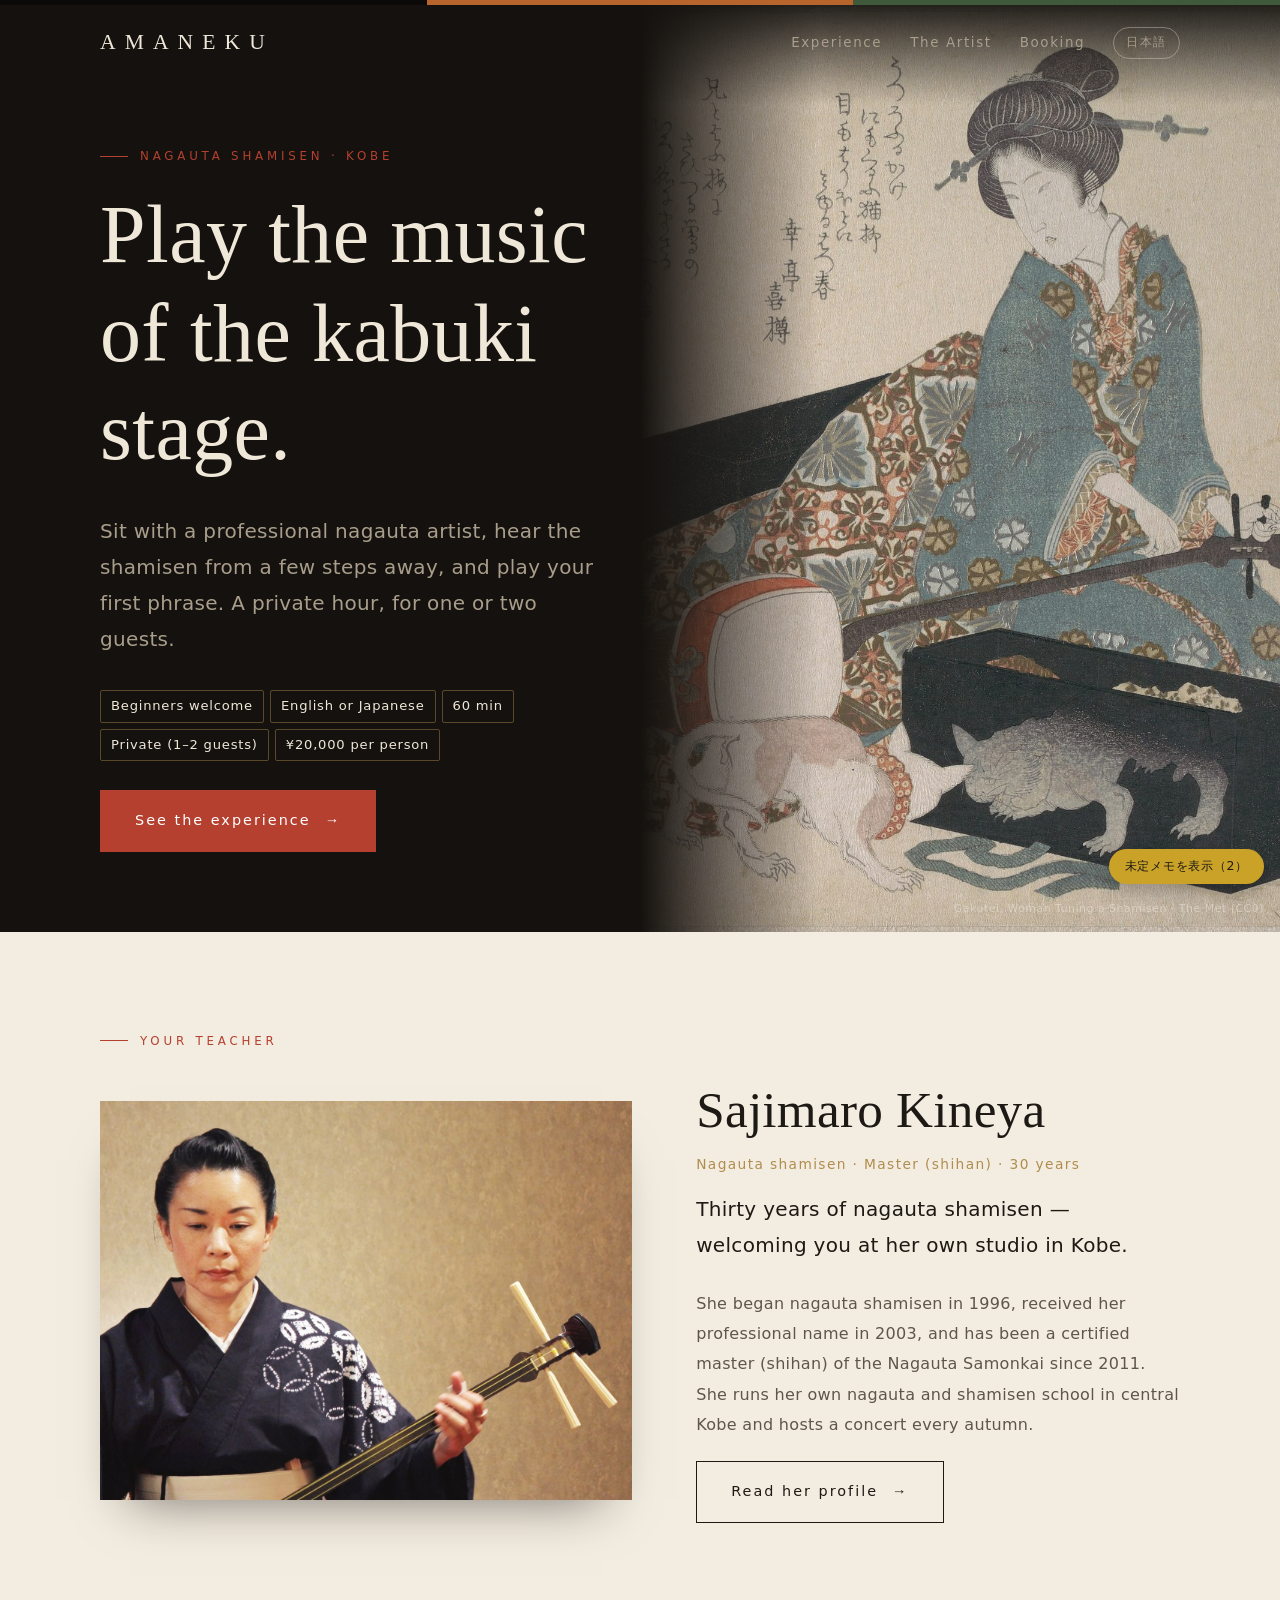
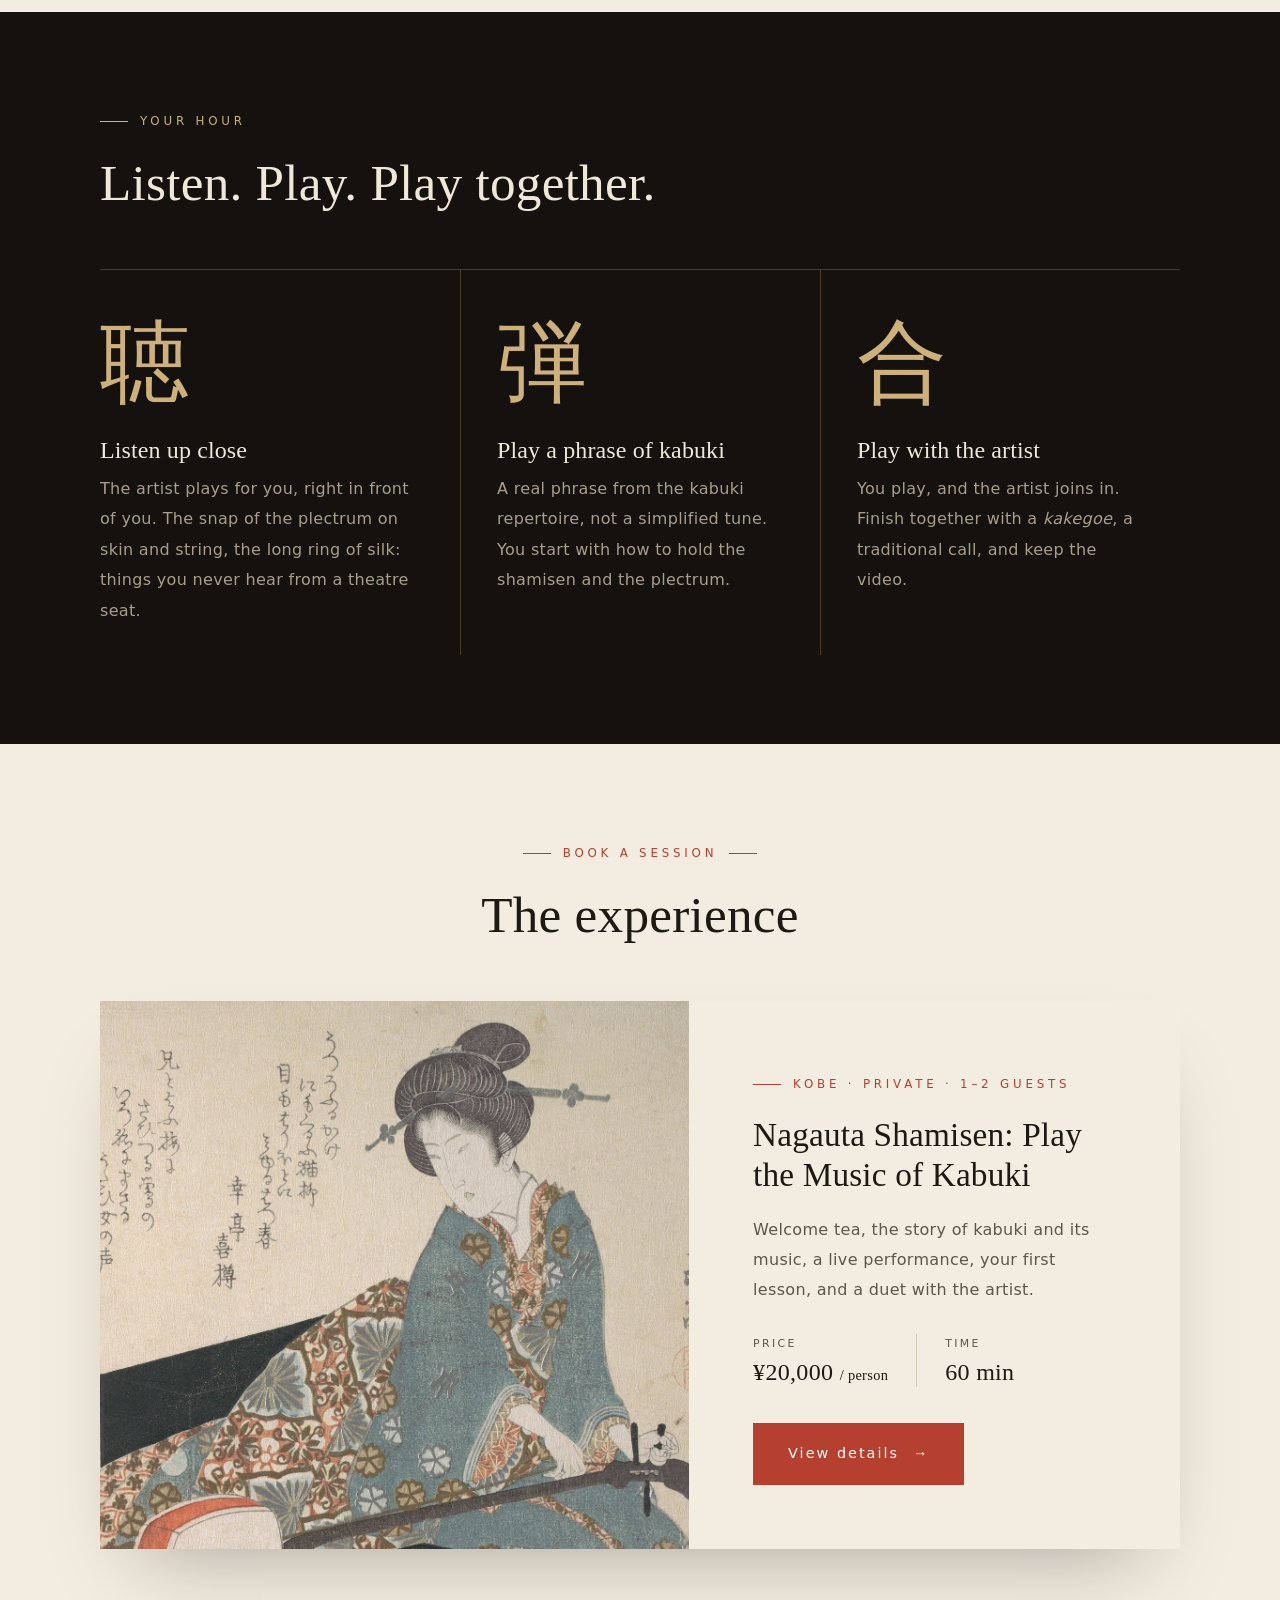
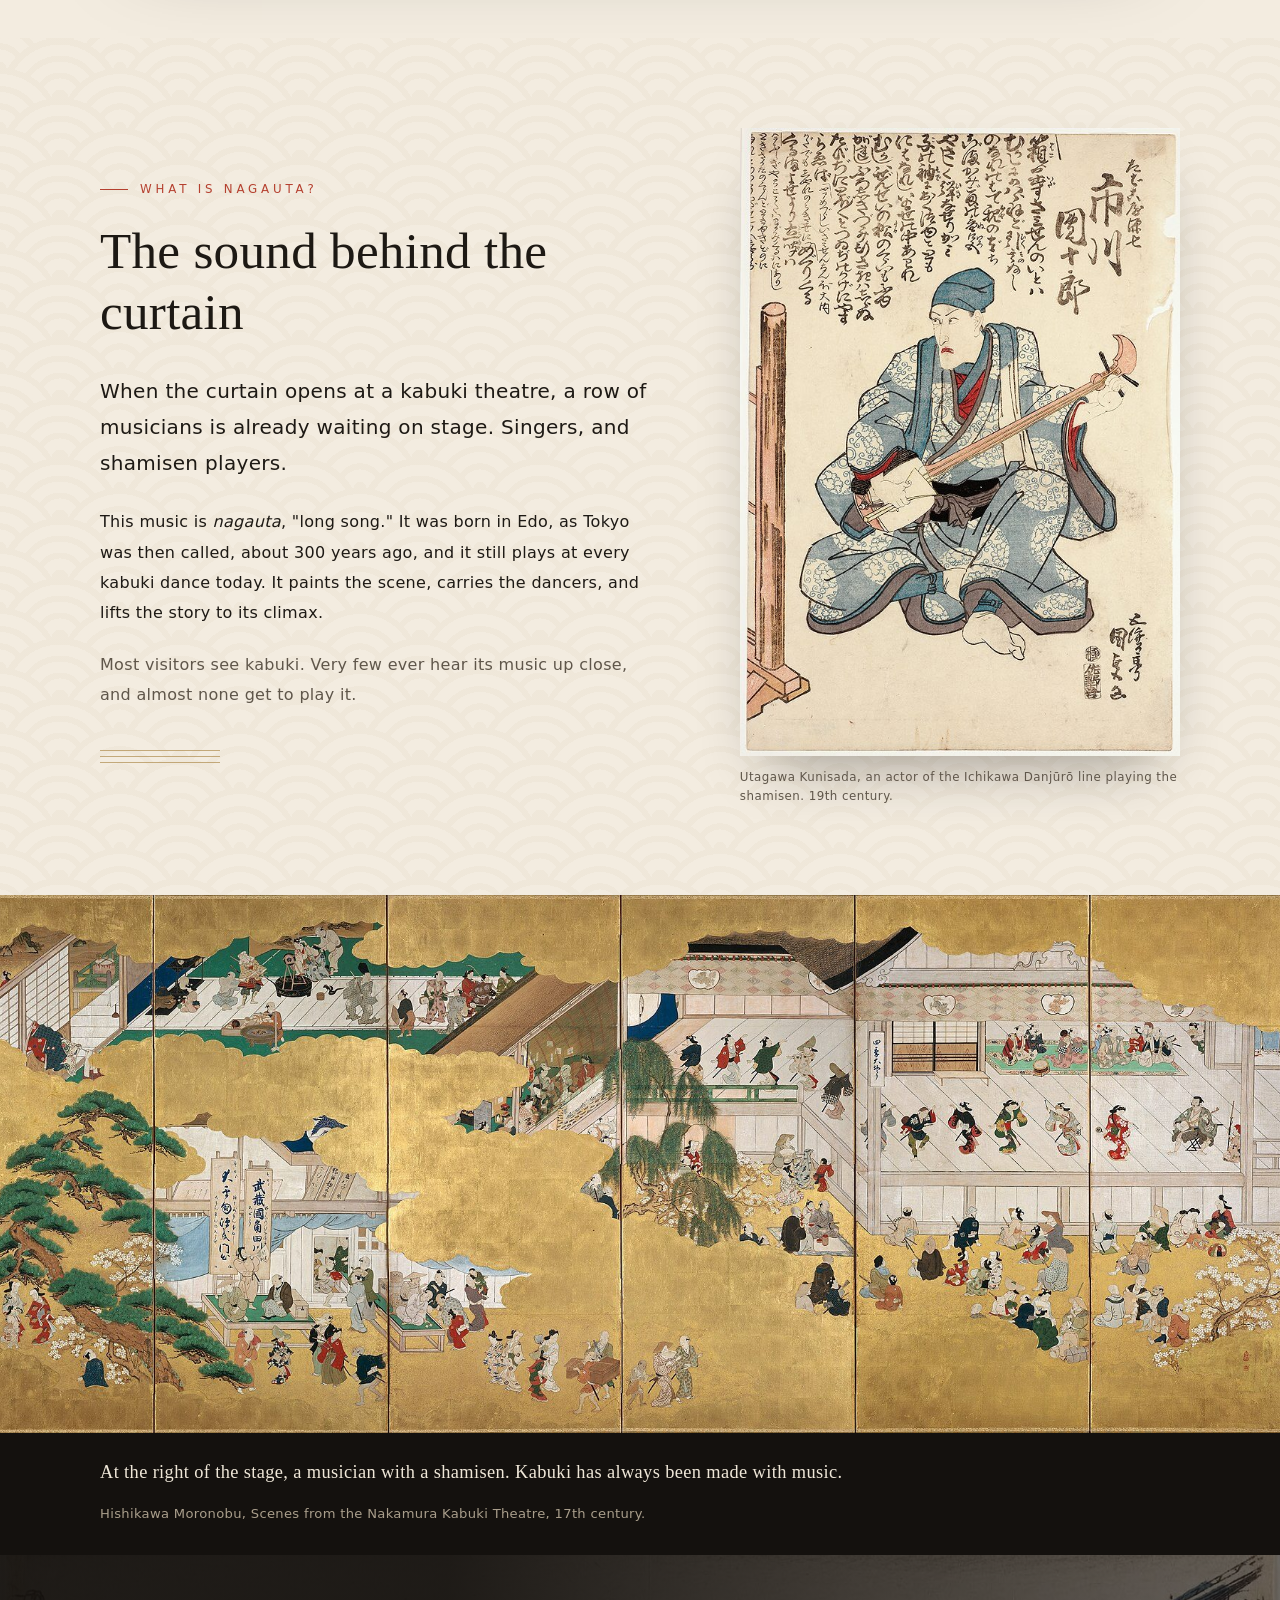
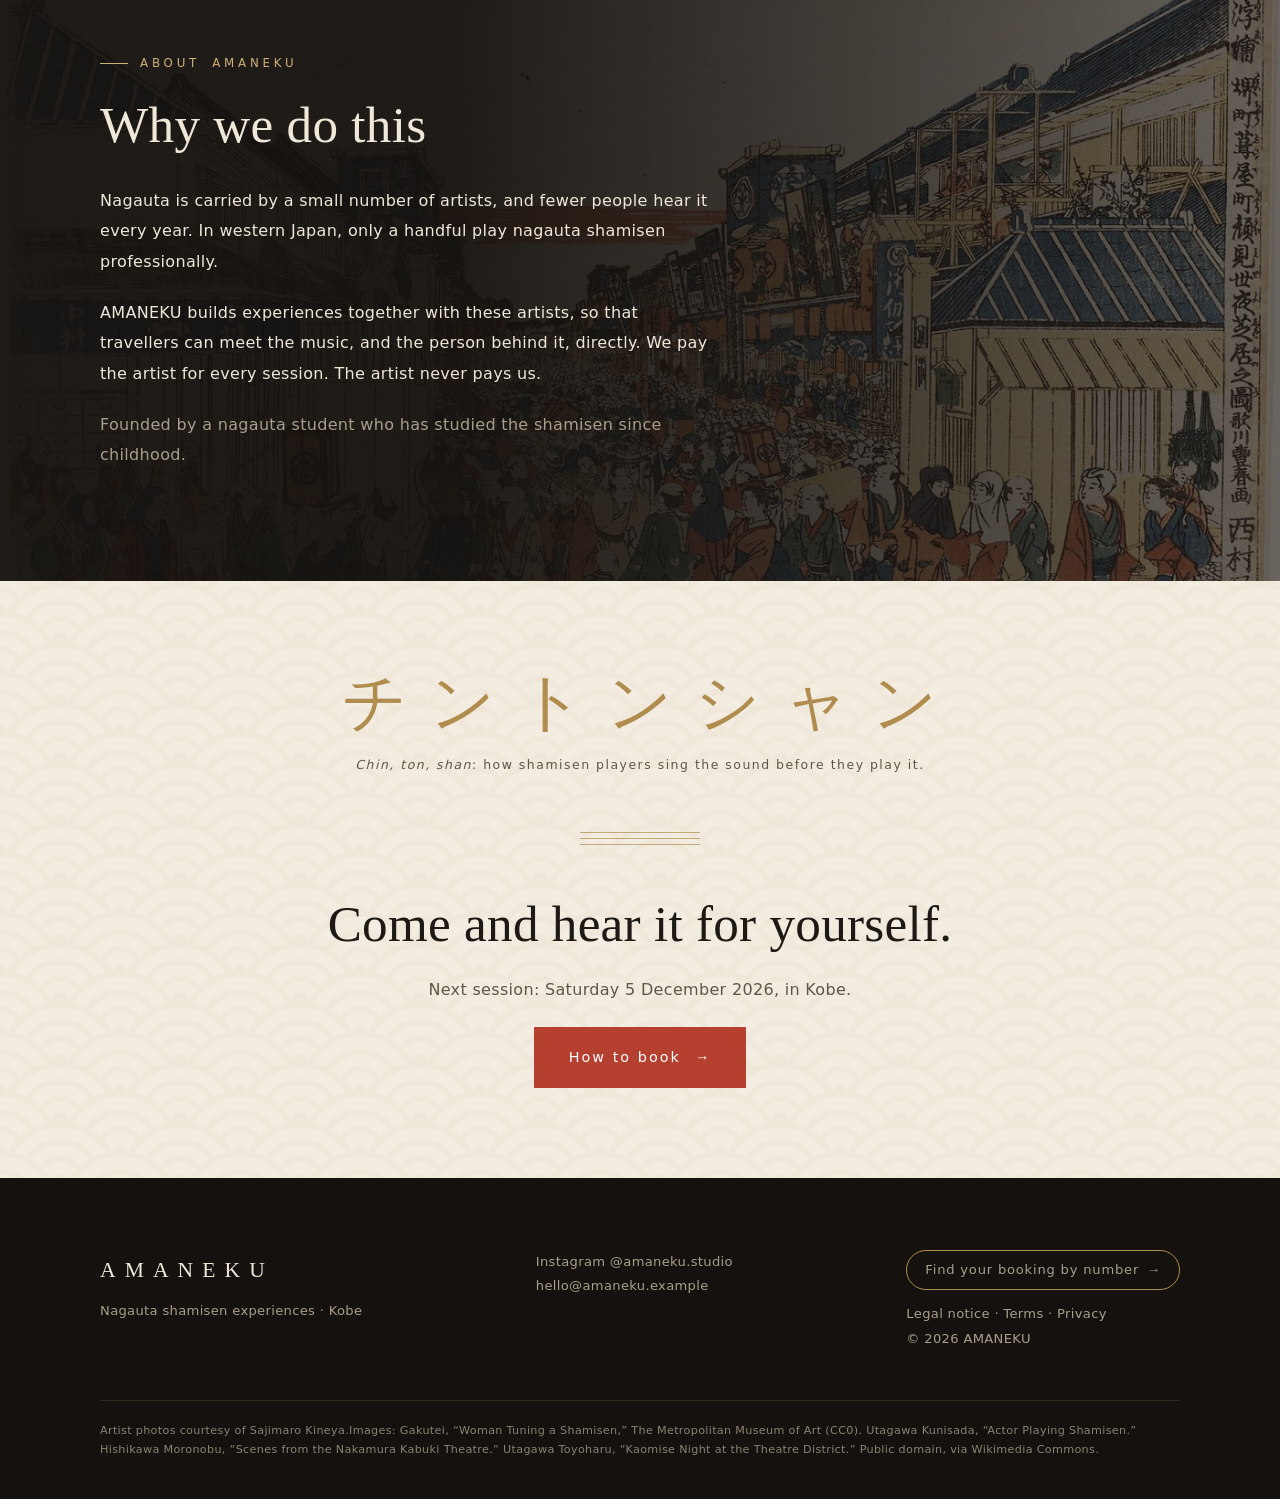
==== commit ed199933: "架空の演奏家4人を、杵屋佐次円さん1人に差し替え（写真・経歴・歩み）。次回は12/5、ダミー画像を削除 Co-Authored-By: Claude Opus 5.5 <noreply@anthrop" ====
--- a/en/index.html
+++ b/en/index.html
@@ -13,8 +13,8 @@
 <link rel="preconnect" href="https://fonts.googleapis.com">
 <link rel="preconnect" href="https://fonts.gstatic.com" crossorigin>
 <link href="https://fonts.googleapis.com/css2?family=Cormorant+Garamond:ital,wght@0,400;0,500;1,400&family=Noto+Sans+JP:wght@400;500&family=Shippori+Mincho:wght@400;500&display=swap" rel="stylesheet">
-<link rel="stylesheet" href="../assets/style.css?v=20261022a">
-<script src="../assets/site.js?v=20261022a"></script>
+<link rel="stylesheet" href="../assets/style.css?v=20261023a">
+<script src="../assets/site.js?v=20261023a"></script>
 </head>
 <body>
 
@@ -49,35 +49,16 @@
   <section>
     <div class="wrap">
       <span class="eyebrow">Your teacher</span>
-      <h2>Four artists, one music</h2>
-      <p class="muted" style="max-width:40em">Each session is led by one of our artists. Read how each of them came to nagauta, in their own words.</p>
-      <div class="artists tbd" data-note="演奏家4人とインタビューはダミー（架空の人物）。写真も浮世絵の仮置き">
-        <a class="artist-card" href="artist.html#artist-a">
-          <img src="../assets/img/sample-artist-a.jpg" alt="">
-          <span class="nm">Soichiro Yamashina</span>
-          <span class="yr">Nagauta shamisen · 30 years</span>
-          <span class="ln">The sound of the kabuki stage, up close.</span>
-        </a>
-        <a class="artist-card" href="artist.html#artist-b">
-          <img src="../assets/img/sample-artist-b.jpg" alt="">
-          <span class="nm">Chizuru Hayase</span>
-          <span class="yr">Nagauta song & shamisen · 18 years</span>
-          <span class="ln">Song and shamisen, taught from the very first note.</span>
-        </a>
-        <a class="artist-card" href="artist.html#artist-c">
-          <img src="../assets/img/sample-artist-c.jpg" alt="">
-          <span class="nm">Ritsu Fujishiro</span>
-          <span class="yr">Nagauta shamisen · 12 years</span>
-          <span class="ln">A younger artist who teaches in English.</span>
-        </a>
-        <a class="artist-card" href="artist.html#artist-d">
-          <img src="../assets/img/sample-artist-d.jpg" alt="">
-          <span class="nm">Haru Onodera</span>
-          <span class="yr">Nagauta shamisen · 40 years</span>
-          <span class="ln">An unhurried session over tea, in a home studio.</span>
-        </a>
+      <div class="feature-artist">
+        <a class="fa-photo" href="artist.html"><img src="../assets/img/sajimaro-portrait.jpg" alt="Sajimaro Kineya holding her shamisen"></a>
+        <div class="fa-body">
+          <h2>Sajimaro Kineya</h2>
+          <p class="fa-role">Nagauta shamisen · Master (shihan) · 30 years</p>
+          <p class="lead">Thirty years of nagauta shamisen — welcoming you at her own studio in Kobe.</p>
+          <p class="muted">She began nagauta shamisen in 1996, received her professional name in 2003, and has been a certified master (shihan) of the Nagauta Samonkai since 2011. She runs her own nagauta and shamisen school in central Kobe and hosts a concert every autumn.</p>
+          <a class="btn ghost" href="artist.html">Read her profile</a>
+        </div>
       </div>
-      <a class="btn ghost" href="artist.html">Read the interviews</a>
     </div>
   </section>
 
@@ -170,7 +151,7 @@
       <p class="kuchi-note"><em>Chin, ton, shan</em>: how shamisen players sing the sound before they play it.</p>
       <div class="ito short" style="margin-bottom:48px"></div>
       <h2>Come and hear it for yourself.</h2>
-      <p class="muted tbd" data-note="次回の開催日（例：2026年11月の公開枠）">First sessions open in November 2026.</p>
+      <p class="muted">Next session: Saturday 5 December 2026, in Kobe.</p>
       <a class="btn" href="booking.html">How to book</a>
     </div>
   </section>
@@ -192,7 +173,7 @@
         © 2026 <span translate="no">AMANEKU</span>
       </div>
     </div>
-    <div class="credits">Images: Gakutei, “Woman Tuning a Shamisen,” The Metropolitan Museum of Art (CC0). Utagawa Kunisada, “Actor Playing Shamisen.” Hishikawa Moronobu, “Scenes from the Nakamura Kabuki Theatre.” Utagawa Toyoharu, “Kaomise Night at the Theatre District.” Public domain, via Wikimedia Commons.</div>
+    <div class="credits">Artist photos courtesy of Sajimaro Kineya.Images: Gakutei, “Woman Tuning a Shamisen,” The Metropolitan Museum of Art (CC0). Utagawa Kunisada, “Actor Playing Shamisen.” Hishikawa Moronobu, “Scenes from the Nakamura Kabuki Theatre.” Utagawa Toyoharu, “Kaomise Night at the Theatre District.” Public domain, via Wikimedia Commons.</div>
   </div>
 </footer>
 
--- a/assets/style.css
+++ b/assets/style.css
@@ -606,3 +606,26 @@
 .req { display: inline-block; font-style: normal; font-size: .66rem; line-height: 1; letter-spacing: .06em; color: #fff; background: var(--shu); padding: 3px 6px; border-radius: 3px; margin-left: 6px; vertical-align: 2px; }
 .bk-need { color: var(--shu) !important; }
 .bk-form .bk-need, .bk-form .bk-need + .bk-note { text-align: center; margin: 10px 0 0; }
+
+/* ---------- 演奏家の紹介（1人）：写真と文章を横に ---------- */
+.feature-artist { display: grid; grid-template-columns: minmax(0, 1.1fr) minmax(0, 1fr); gap: clamp(28px, 5vw, 64px); align-items: center; margin-top: 8px; }
+.feature-artist .fa-photo img { width: 100%; aspect-ratio: 4 / 3; object-fit: cover; object-position: 25% 30%; box-shadow: 0 30px 50px -30px rgba(20,17,14,.55); }
+.feature-artist h2 { margin-bottom: .2em; }
+.feature-artist .kana { display: block; font-size: .5em; letter-spacing: .2em; color: var(--ink-soft); margin-top: 4px; }
+.feature-artist .fa-role { color: var(--kin); font-size: .86rem; letter-spacing: .1em; margin: 0 0 1em; }
+.feature-artist.compact { grid-template-columns: 180px minmax(0, 1fr); align-items: start; }
+.feature-artist.compact .fa-photo img { aspect-ratio: 1; object-position: center; box-shadow: none; }
+.feature-artist.compact h2 { font-size: clamp(1.4rem, 2.4vw, 1.9rem); }
+@media (max-width: 760px) {
+  .feature-artist { grid-template-columns: 1fr; }
+  .feature-artist.compact { grid-template-columns: 110px minmax(0, 1fr); gap: 18px; }
+}
+/* 演奏家のページ：歩み・手元の写真・リンク */
+.steps-h { margin: 2em 0 .8em; }
+.timeline { list-style: none; padding: 0; margin: 0 0 1.4em; border-top: 1px solid var(--line); }
+.timeline li { display: grid; grid-template-columns: 5.5em 1fr; gap: 12px; padding: 12px 0; border-bottom: 1px solid var(--line); }
+.timeline b { font-family: var(--serif-en); font-weight: 500; font-size: 1.15rem; color: var(--shu); font-variant-numeric: lining-nums; }
+.hands { display: grid; grid-template-columns: 1fr 1fr; gap: 12px; margin: 1.6em 0; }
+.hands img { width: 100%; aspect-ratio: 4 / 3; object-fit: cover; }
+.links { display: flex; flex-wrap: wrap; gap: 8px 24px; margin: 0 0 1.6em; }
+.links a { color: var(--ink); text-underline-offset: 4px; }
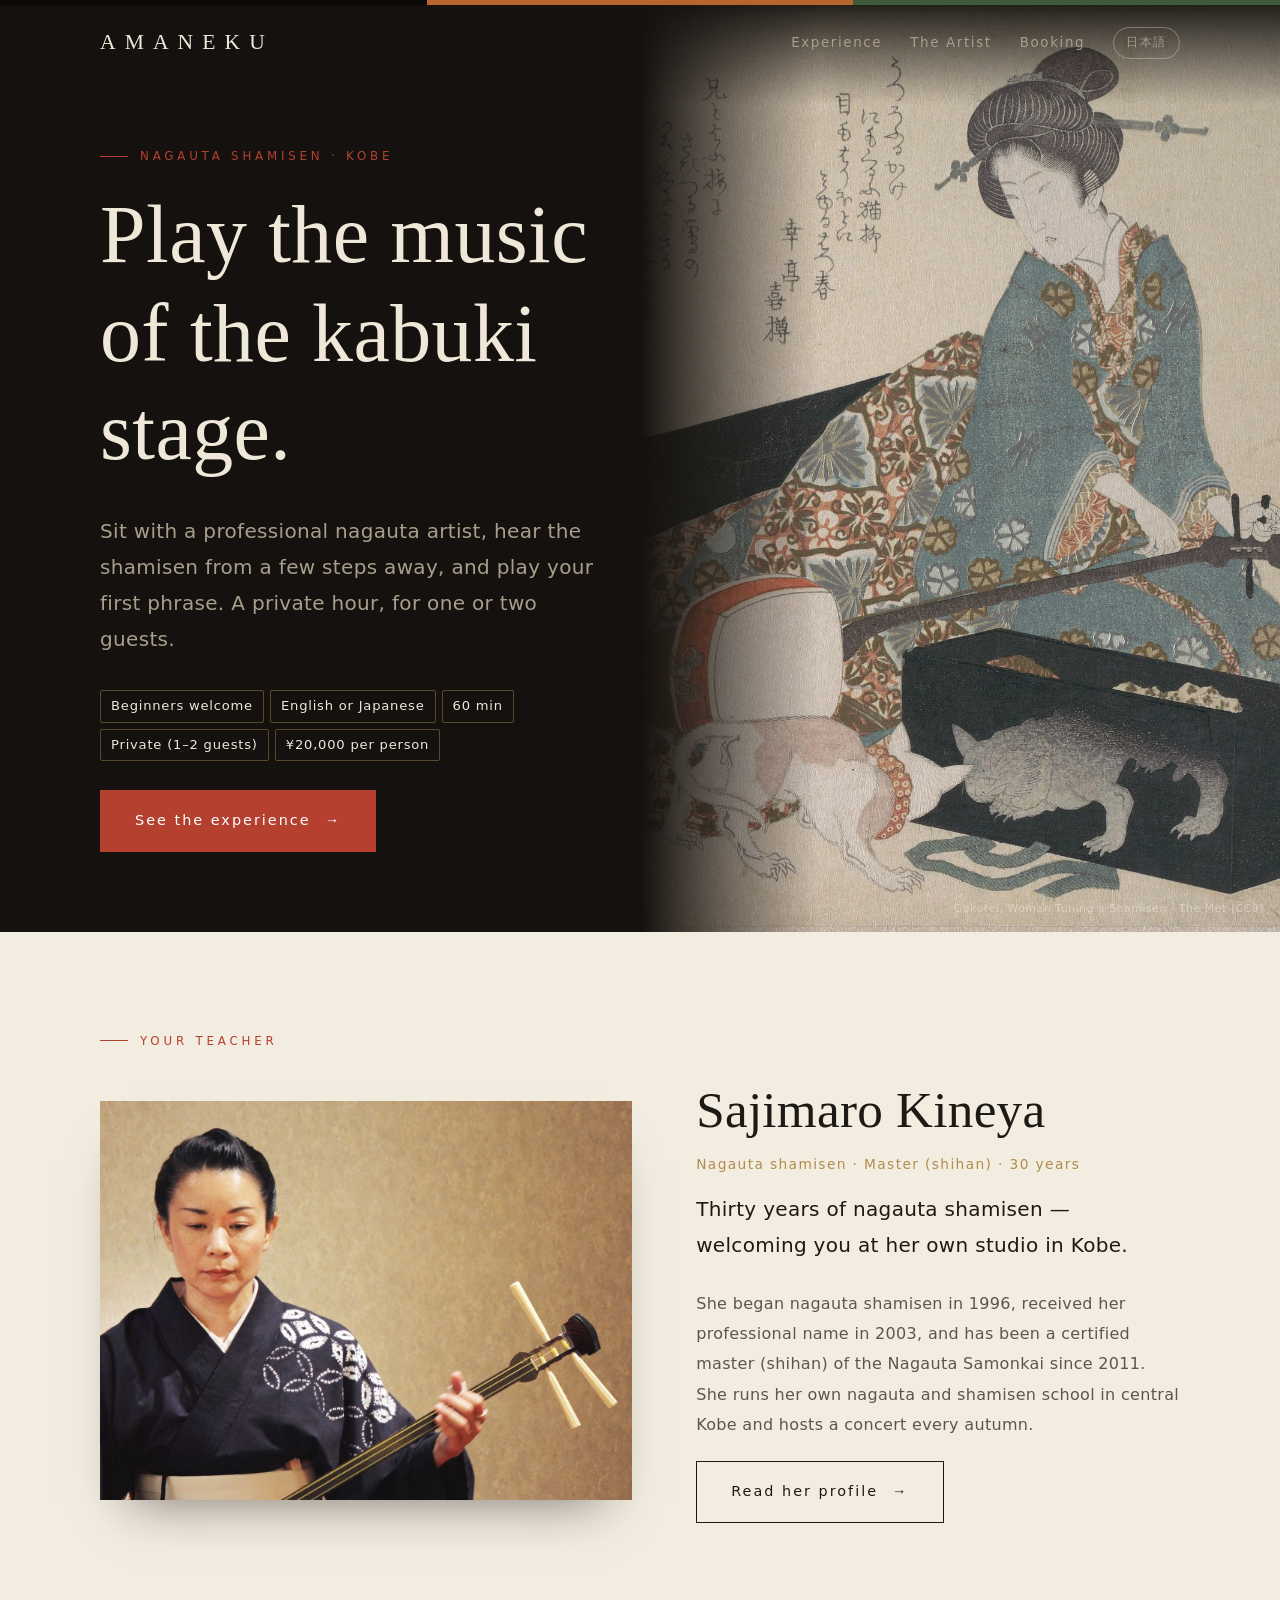
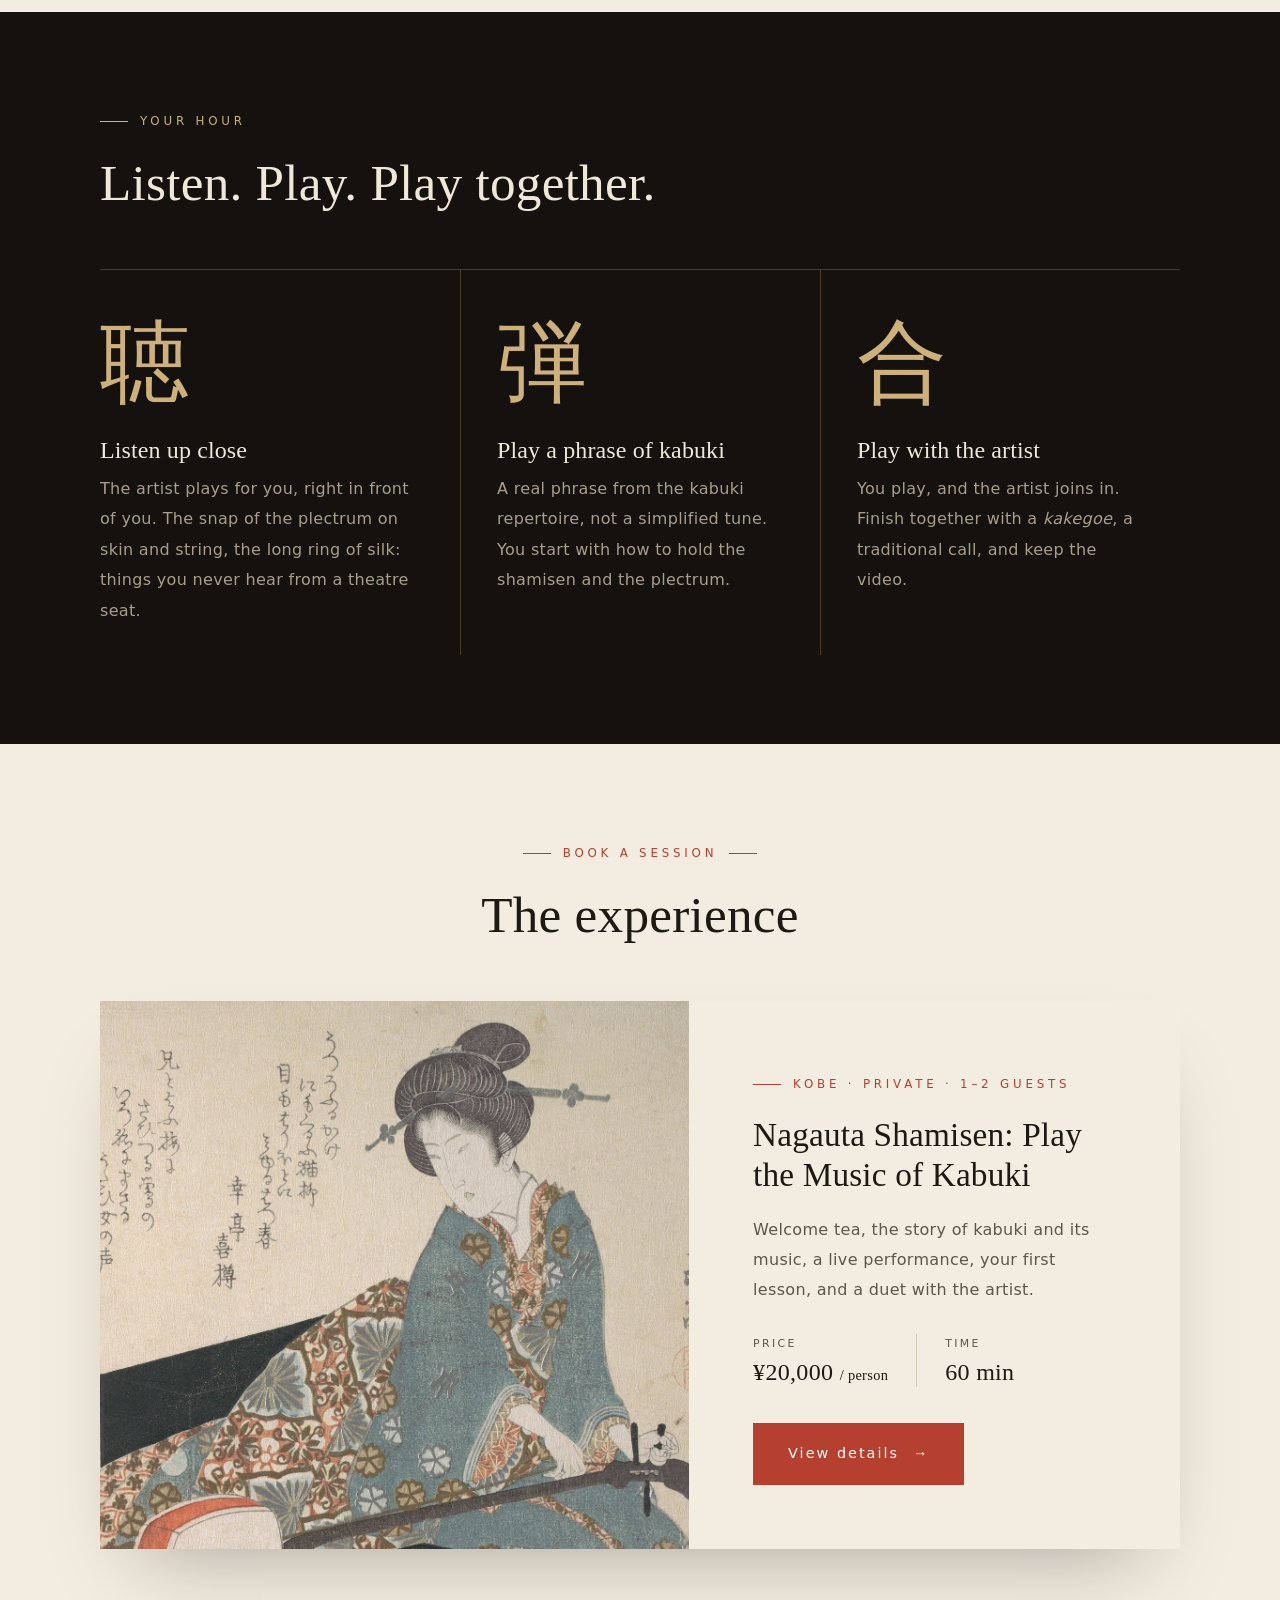
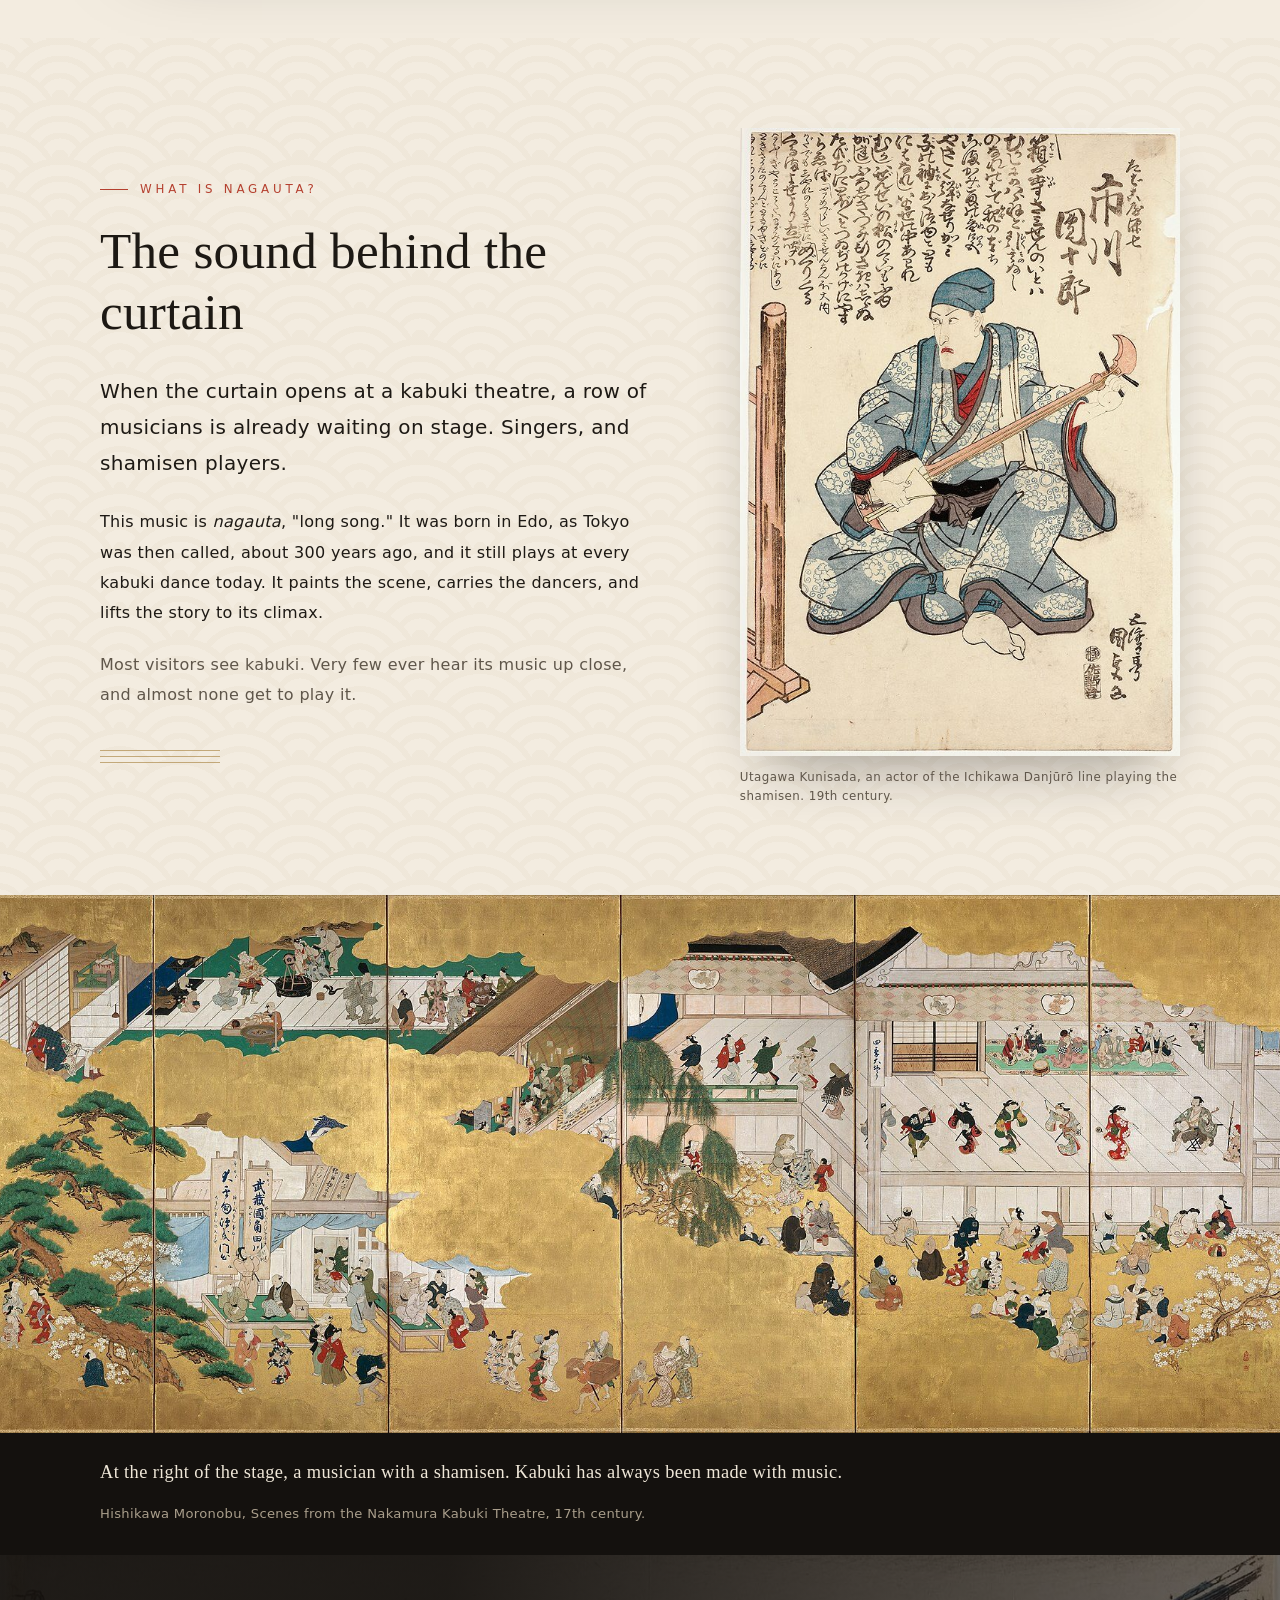
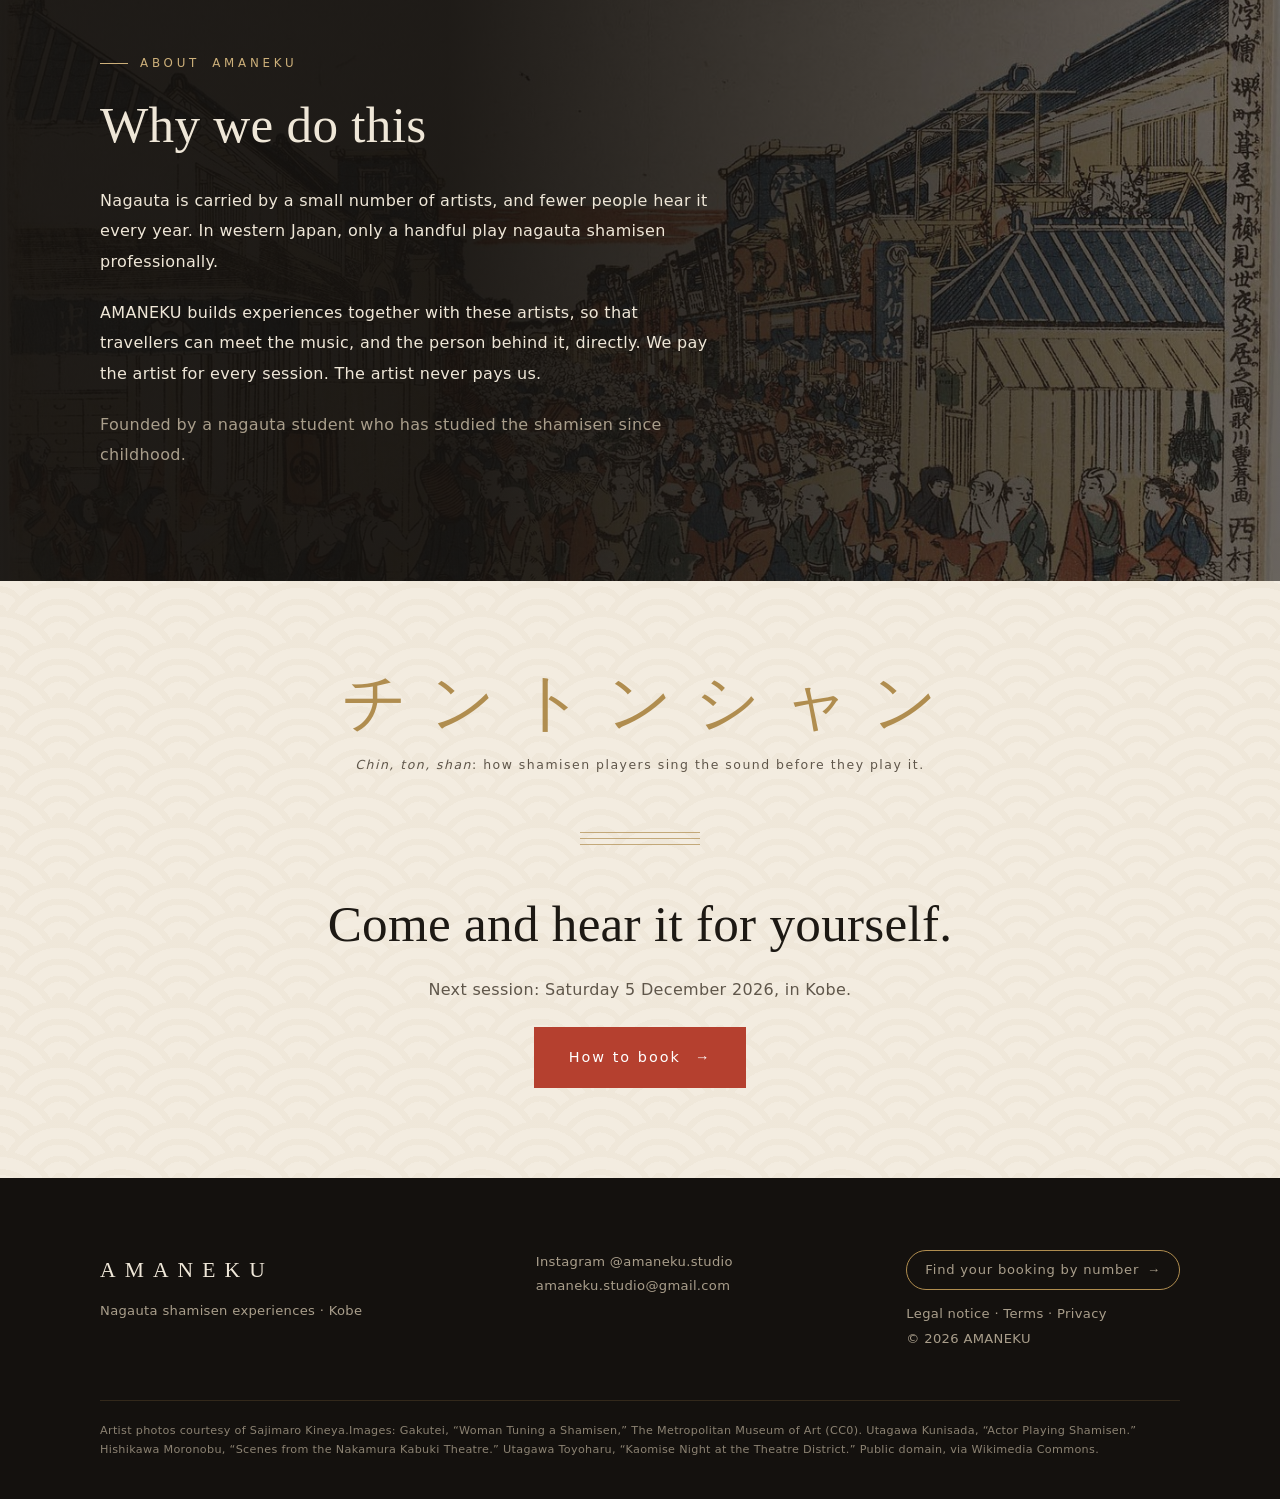
==== commit 471e48d7: "本公開：特商法の表記を確定（AMANEKU Studio、連絡先、税込）、未定の印と運営メモを外し、検索に載るように（予約確認・照会ページは除く） Co-Authored-By: Claude Opu" ====
--- a/en/index.html
+++ b/en/index.html
@@ -4,7 +4,6 @@
 <meta charset="utf-8">
 <meta http-equiv="Content-Security-Policy" content="default-src 'self'; script-src 'self' 'sha256-+g8NcLocS+J3GycqzifURA1tshLZYF4IOyKaIvs1fI8=' 'sha256-EjybbuHvVDgNgoO8zO6FQB5c3XlNjq50l2YYNhiYtuU='; style-src 'self' 'unsafe-inline' https://fonts.googleapis.com; font-src https://fonts.gstatic.com; img-src 'self' data: https://amanekustudio-dotcom.github.io https://enoiaitbavewiusniakv.supabase.co; connect-src https://enoiaitbavewiusniakv.supabase.co; form-action 'self'; base-uri 'self'; object-src 'none'">
 <meta name="referrer" content="strict-origin-when-cross-origin">
-<meta name="robots" content="noindex, nofollow">
 <!-- 日本語ブラウザで英語版を開いたら、表示前に日本語版へ（自分でEnglishを選んだ人は除く） -->
 <script>try{if(/^ja/i.test(navigator.language||"")&&localStorage.getItem("amaneku-lang")!=="en"){location.replace(location.href.replace("/en/","/ja/"))}}catch(e){}</script>
 <meta name="viewport" content="width=device-width, initial-scale=1">
@@ -13,8 +12,8 @@
 <link rel="preconnect" href="https://fonts.googleapis.com">
 <link rel="preconnect" href="https://fonts.gstatic.com" crossorigin>
 <link href="https://fonts.googleapis.com/css2?family=Cormorant+Garamond:ital,wght@0,400;0,500;1,400&family=Noto+Sans+JP:wght@400;500&family=Shippori+Mincho:wght@400;500&display=swap" rel="stylesheet">
-<link rel="stylesheet" href="../assets/style.css?v=20261023a">
-<script src="../assets/site.js?v=20261023a"></script>
+<link rel="stylesheet" href="../assets/style.css?v=20261025a">
+<script src="../assets/site.js?v=20261025a"></script>
 </head>
 <body>
 
@@ -140,7 +139,7 @@
         <h2>Why we do this</h2>
         <p>Nagauta is carried by a small number of artists, and fewer people hear it every year. In western Japan, only a handful play nagauta shamisen professionally.</p>
         <p><span translate="no">AMANEKU</span> builds experiences together with these artists, so that travellers can meet the music, and the person behind it, directly. We pay the artist for every session. The artist never pays us.</p>
-        <p class="muted tbd" data-note="運営者の紹介（顔写真＋名前＋一言）。師匠の名前を出す場合は、ご本人の了承を取ってから">Founded by a nagauta student who has studied the shamisen since childhood.</p>
+        <p class="muted">Founded by a nagauta student who has studied the shamisen since childhood.</p>
       </div>
     </div>
   </section>
@@ -166,7 +165,7 @@
       </div>
       <div>
         <a href="https://www.instagram.com/amaneku.studio/">Instagram @amaneku.studio</a><br>
-        <span class="tbd" data-note="連絡先メールアドレス">hello@amaneku.example</span>
+        <a href="mailto:amaneku.studio@gmail.com">amaneku.studio@gmail.com</a>
       </div>
       <div>
         <a class="foot-lookup" href="lookup.html">Find your booking by number</a><br><a href="legal.html#tokushoho">Legal notice</a> · <a href="legal.html#terms">Terms</a> · <a href="legal.html#privacy">Privacy</a><br>
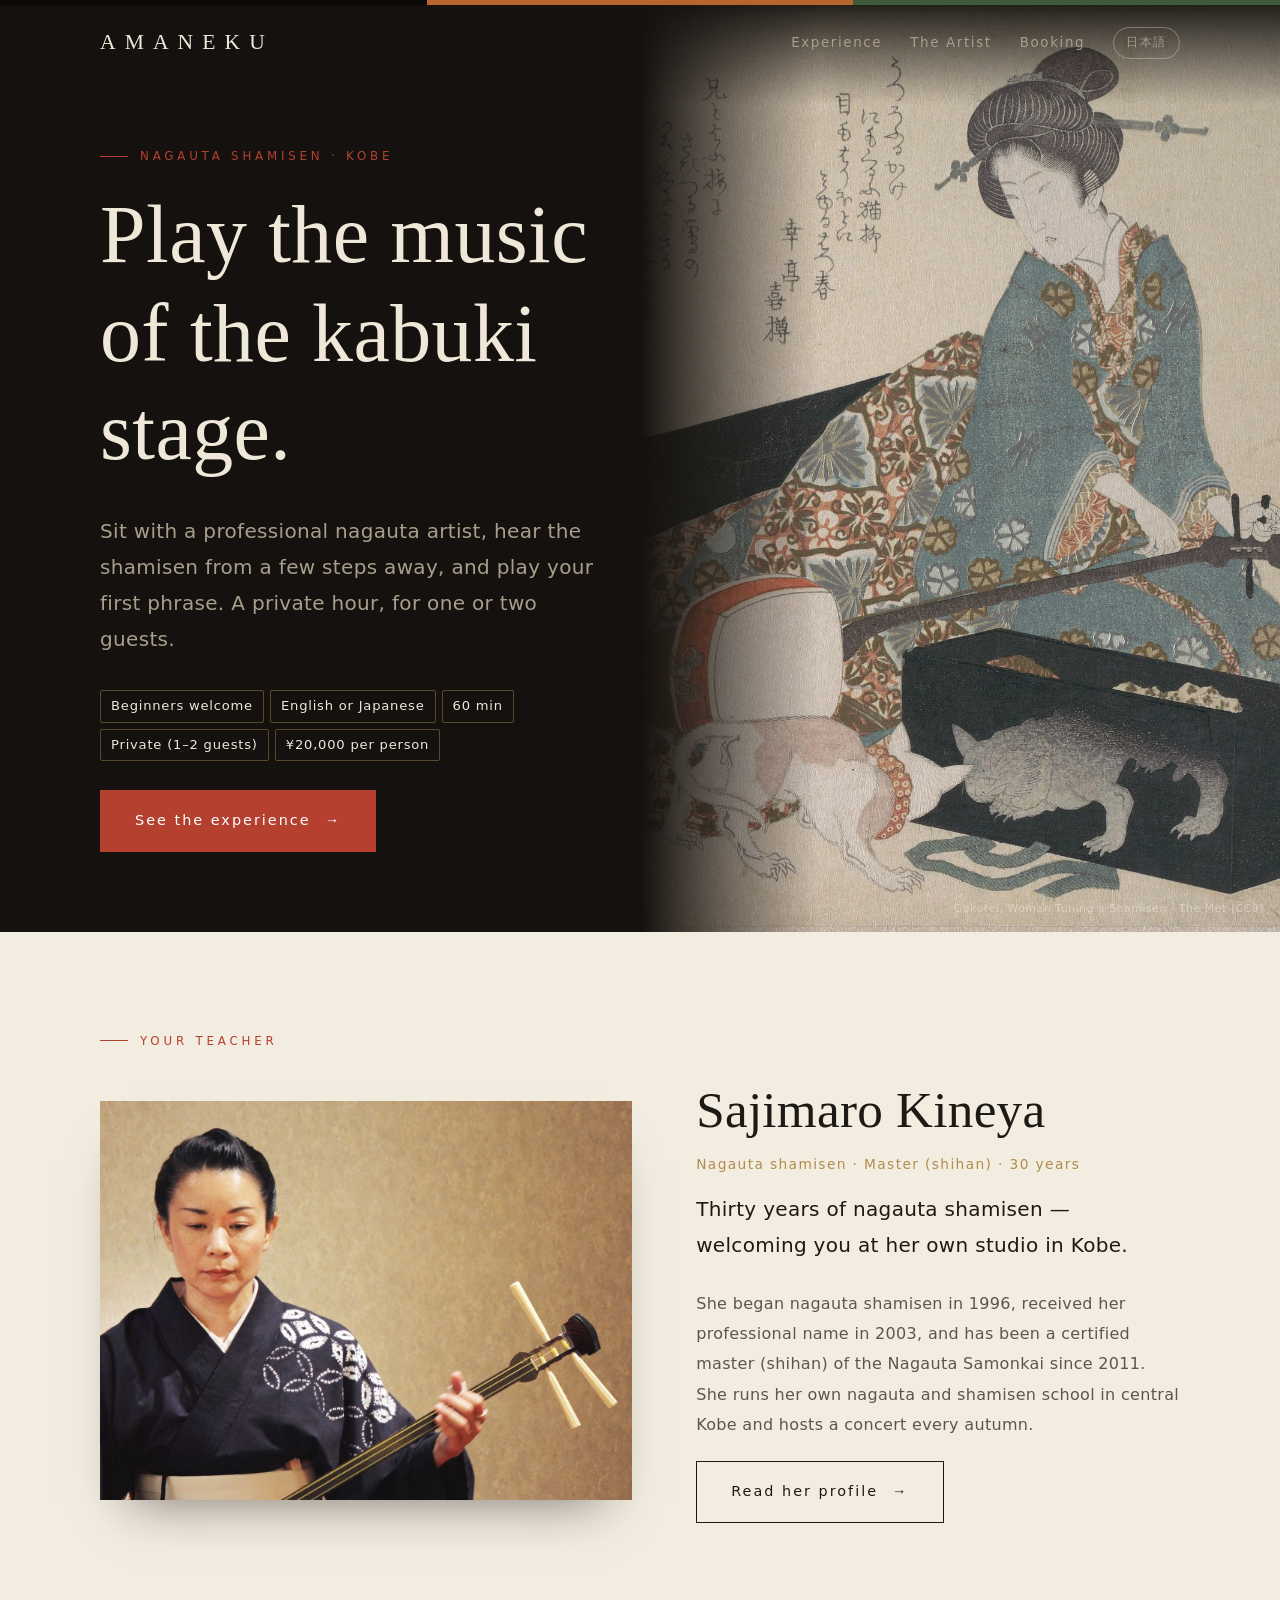
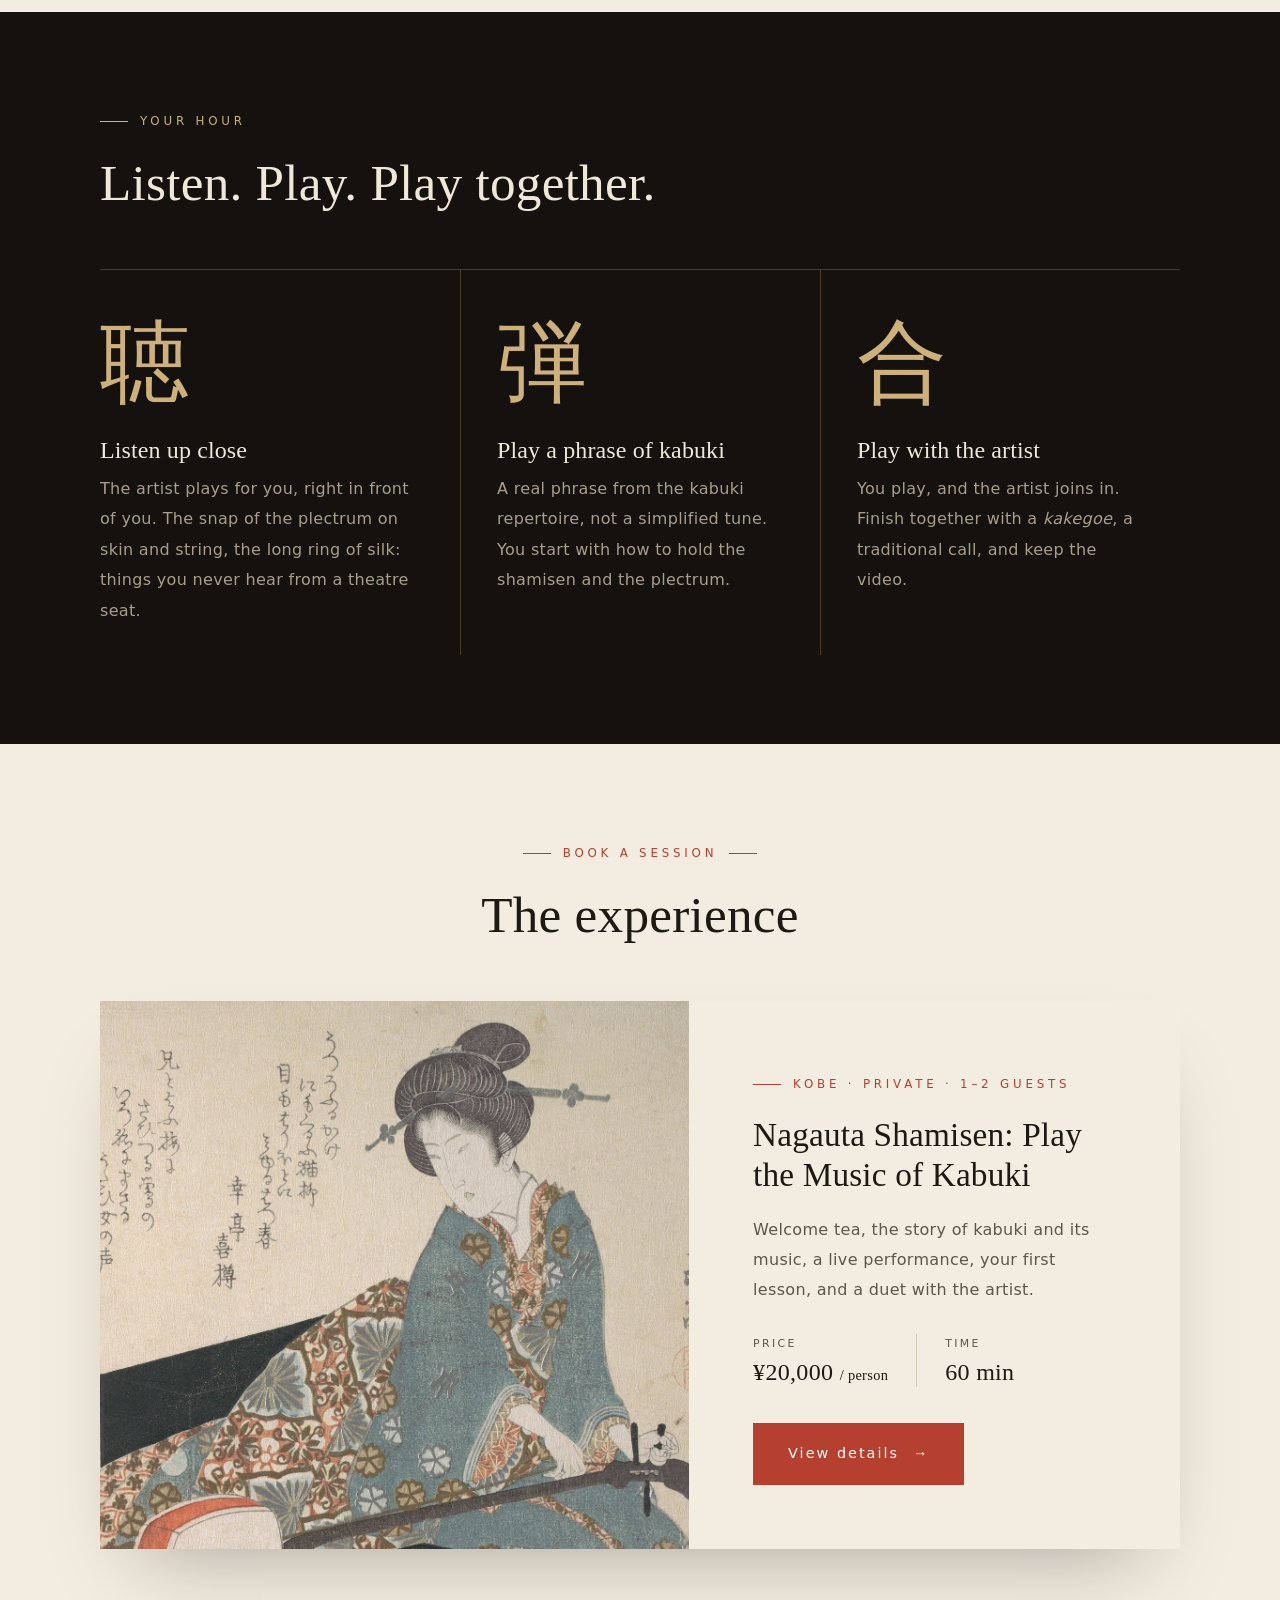
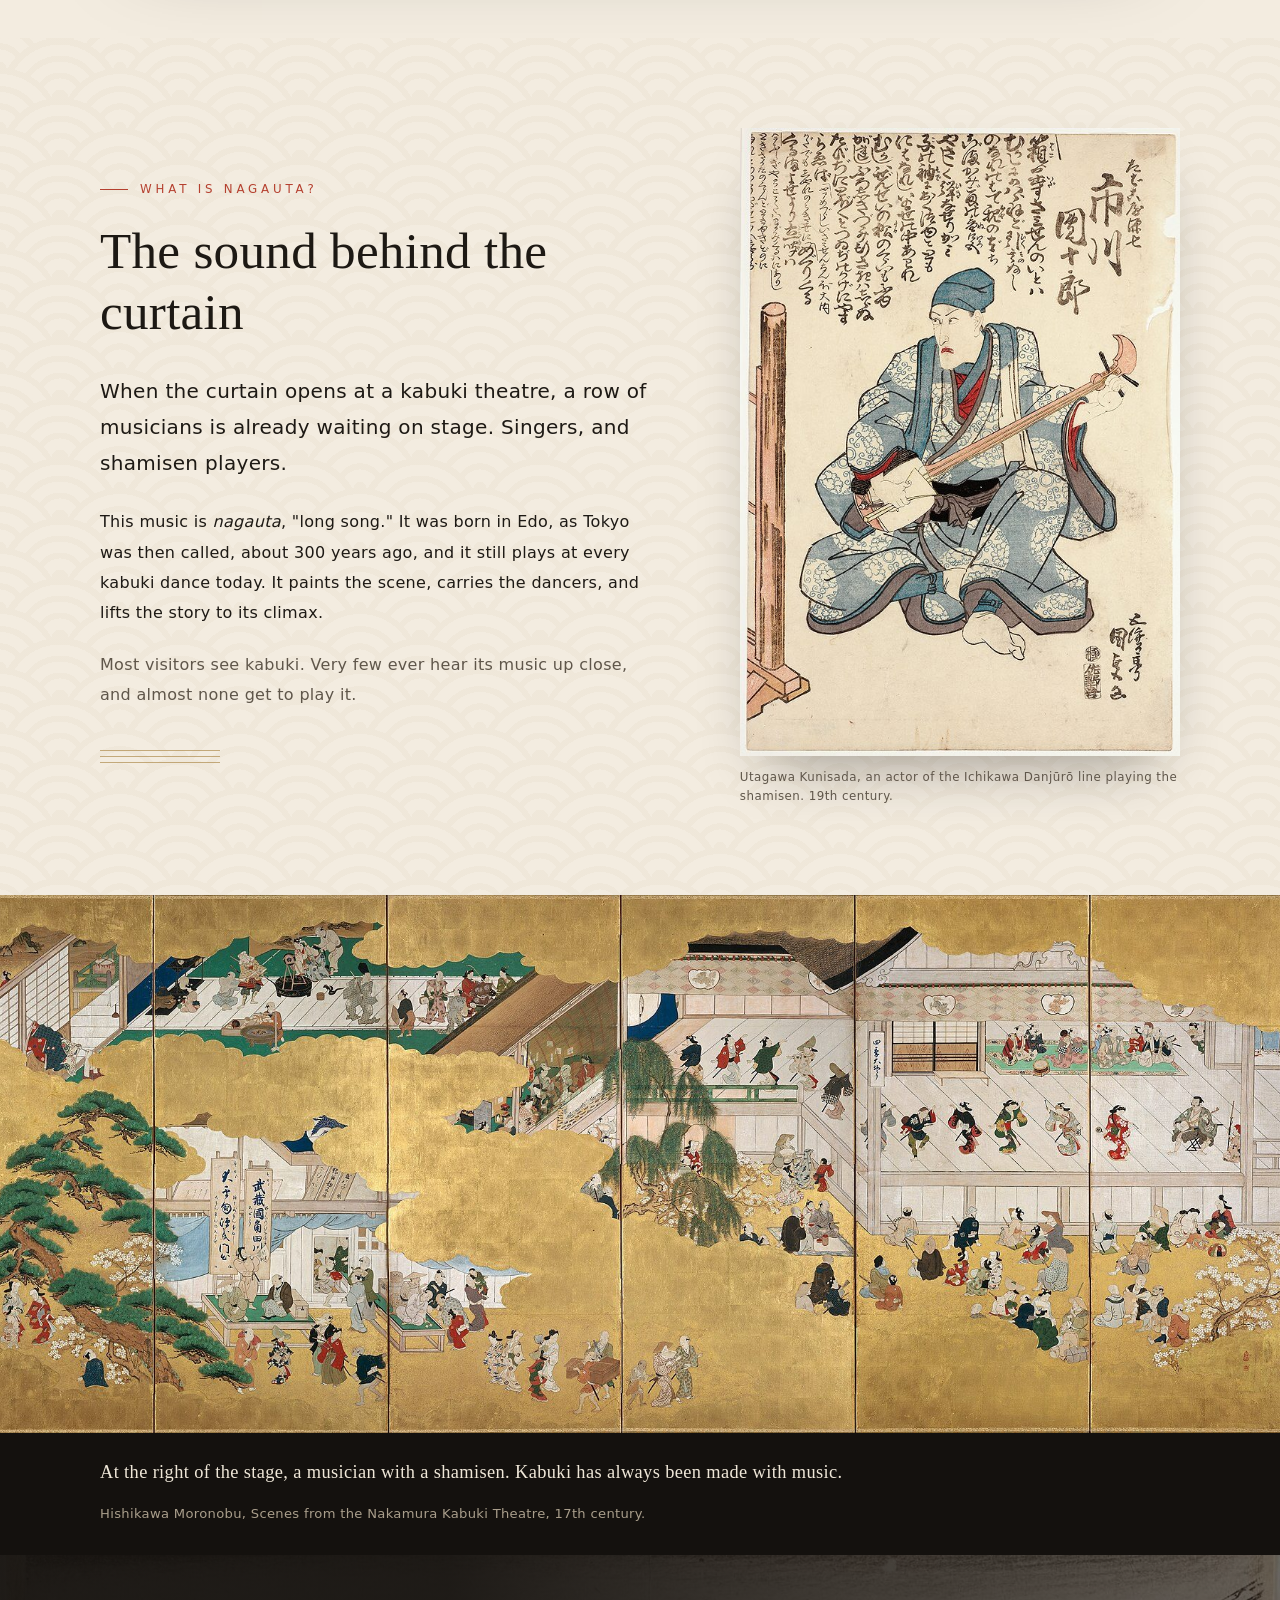
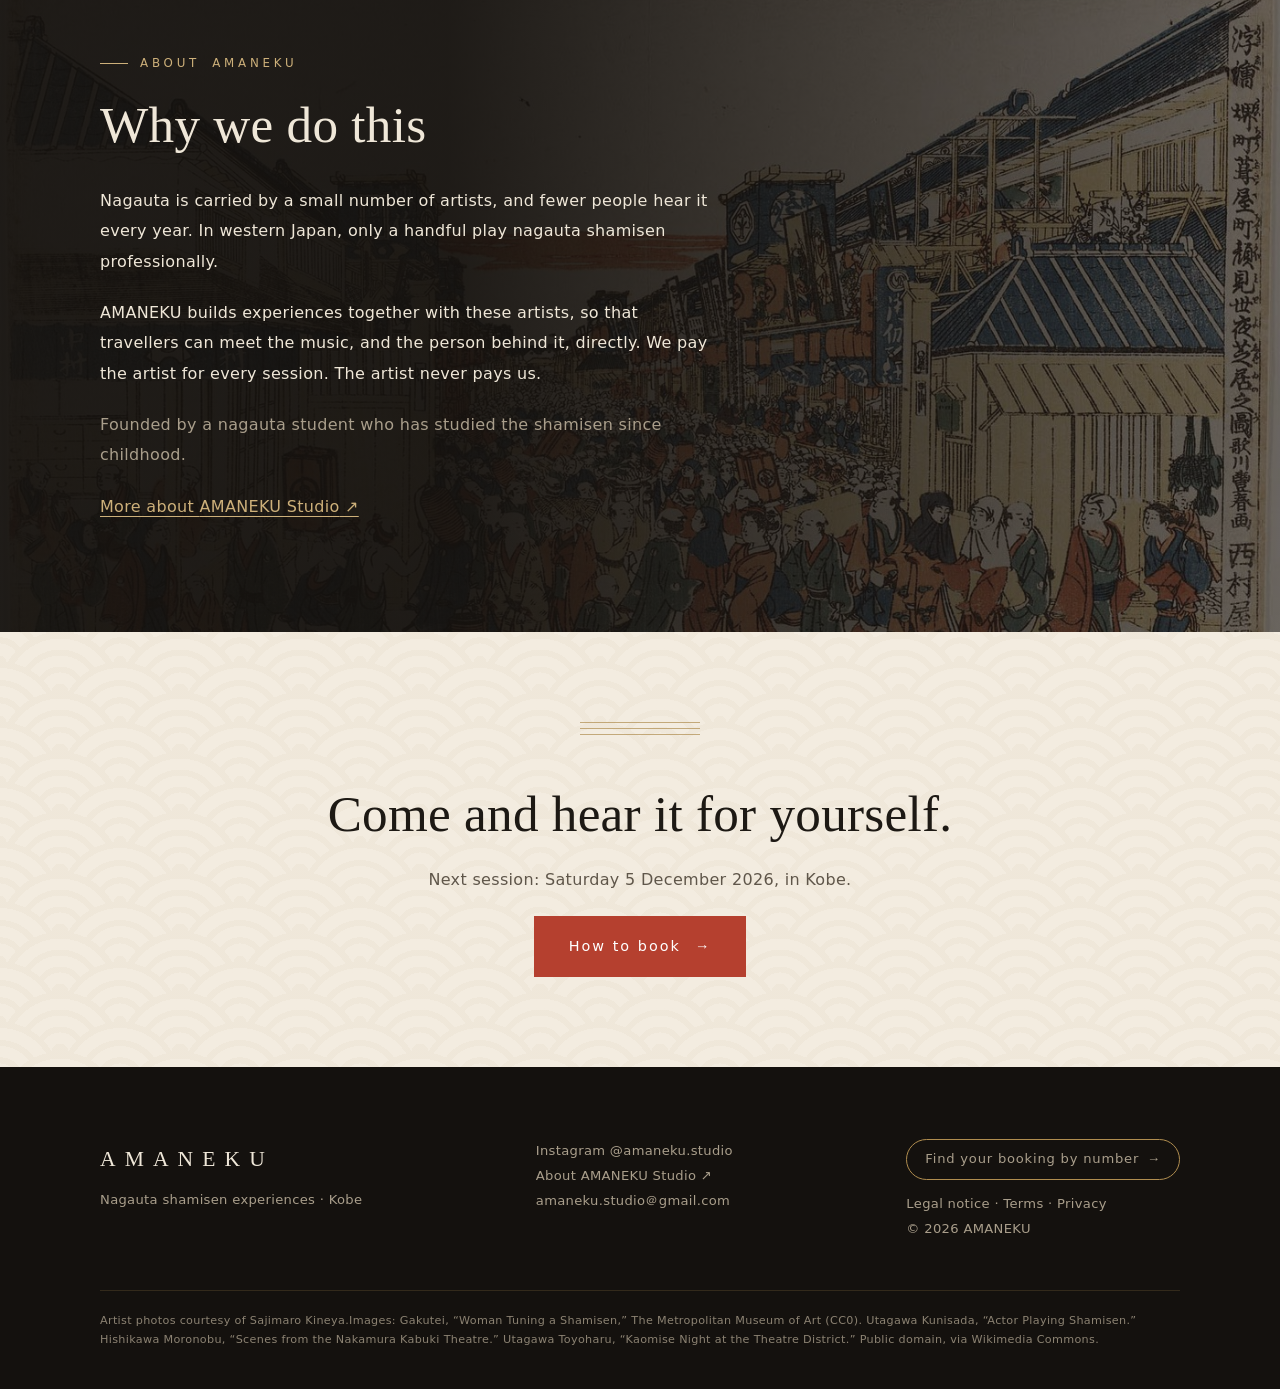
==== commit 5e09b4aa: "欧文フォントをEB Garamondに、メールは全角＠の文字に（ボット対策）、Notionの会社ページへのリンク（トップ・フッター）、チントンシャンを削除 Co-Authored-By: Claude" ====
--- a/en/index.html
+++ b/en/index.html
@@ -7,13 +7,16 @@
 <!-- 日本語ブラウザで英語版を開いたら、表示前に日本語版へ（自分でEnglishを選んだ人は除く） -->
 <script>try{if(/^ja/i.test(navigator.language||"")&&localStorage.getItem("amaneku-lang")!=="en"){location.replace(location.href.replace("/en/","/ja/"))}}catch(e){}</script>
 <meta name="viewport" content="width=device-width, initial-scale=1">
+<link rel="icon" href="../assets/img/favicon.svg" type="image/svg+xml">
+<link rel="icon" href="../assets/img/favicon-32.png" sizes="32x32" type="image/png">
+<link rel="apple-touch-icon" href="../assets/img/apple-touch-icon.png">
 <title>AMANEKU — Nagauta Shamisen in Kobe</title>
 <meta name="description" content="Play the music of the kabuki stage with your own hands. A private nagauta shamisen session with a professional artist in Kobe, for one or two guests.">
 <link rel="preconnect" href="https://fonts.googleapis.com">
 <link rel="preconnect" href="https://fonts.gstatic.com" crossorigin>
-<link href="https://fonts.googleapis.com/css2?family=Cormorant+Garamond:ital,wght@0,400;0,500;1,400&family=Noto+Sans+JP:wght@400;500&family=Shippori+Mincho:wght@400;500&display=swap" rel="stylesheet">
-<link rel="stylesheet" href="../assets/style.css?v=20261025a">
-<script src="../assets/site.js?v=20261025a"></script>
+<link href="https://fonts.googleapis.com/css2?family=EB+Garamond:ital,wght@0,400;0,500;1,400&family=Noto+Sans+JP:wght@400;500&family=Shippori+Mincho:wght@400;500&display=swap" rel="stylesheet">
+<link rel="stylesheet" href="../assets/style.css?v=20261027a">
+<script src="../assets/site.js?v=20261027a"></script>
 </head>
 <body>
 
@@ -140,14 +143,13 @@
         <p>Nagauta is carried by a small number of artists, and fewer people hear it every year. In western Japan, only a handful play nagauta shamisen professionally.</p>
         <p><span translate="no">AMANEKU</span> builds experiences together with these artists, so that travellers can meet the music, and the person behind it, directly. We pay the artist for every session. The artist never pays us.</p>
         <p class="muted">Founded by a nagauta student who has studied the shamisen since childhood.</p>
+        <p><a class="about-more" href="https://humble-locket-a1c.notion.site/amaneku-studio-hp" target="_blank" rel="noopener">More about <span translate="no">AMANEKU Studio</span> ↗</a></p>
       </div>
     </div>
   </section>
 
   <section class="cta seigaiha">
     <div class="wrap narrow">
-      <p class="kuchi" lang="ja">チントンシャン</p>
-      <p class="kuchi-note"><em>Chin, ton, shan</em>: how shamisen players sing the sound before they play it.</p>
       <div class="ito short" style="margin-bottom:48px"></div>
       <h2>Come and hear it for yourself.</h2>
       <p class="muted">Next session: Saturday 5 December 2026, in Kobe.</p>
@@ -165,7 +167,8 @@
       </div>
       <div>
         <a href="https://www.instagram.com/amaneku.studio/">Instagram @amaneku.studio</a><br>
-        <a href="mailto:amaneku.studio@gmail.com">amaneku.studio@gmail.com</a>
+        <a href="https://humble-locket-a1c.notion.site/amaneku-studio-hp" target="_blank" rel="noopener">About <span translate="no">AMANEKU Studio</span> ↗</a><br>
+        <span translate="no">amaneku.studio＠gmail.com</span>
       </div>
       <div>
         <a class="foot-lookup" href="lookup.html">Find your booking by number</a><br><a href="legal.html#tokushoho">Legal notice</a> · <a href="legal.html#terms">Terms</a> · <a href="legal.html#privacy">Privacy</a><br>
--- a/assets/style.css
+++ b/assets/style.css
@@ -19,9 +19,9 @@
   --on-dark: #efe7d8;
   --on-dark-soft: #a99e8b;
 
-  --serif-en: "Cormorant Garamond", "Shippori Mincho", serif;
-  --serif-ja: "Shippori Mincho", "Yu Mincho", serif;
-  --sans: "Noto Sans JP", system-ui, sans-serif;
+  --serif-en: "EB Garamond", "Shippori Mincho", serif;
+  --serif-ja: "EB Garamond", "Shippori Mincho", "Yu Mincho", serif;
+  --sans: "EB Garamond", "Noto Sans JP", system-ui, sans-serif;
 
   --wrap: 1160px;
   --gutter: 16px;
@@ -629,3 +629,6 @@
 .hands img { width: 100%; aspect-ratio: 4 / 3; object-fit: cover; }
 .links { display: flex; flex-wrap: wrap; gap: 8px 24px; margin: 0 0 1.6em; }
 .links a { color: var(--ink); text-underline-offset: 4px; }
+
+/* 「AMANEKU Studio について詳しく」（トップの AMANEKUについて） */
+.about-more { color: var(--kin-soft); text-underline-offset: 4px; }
